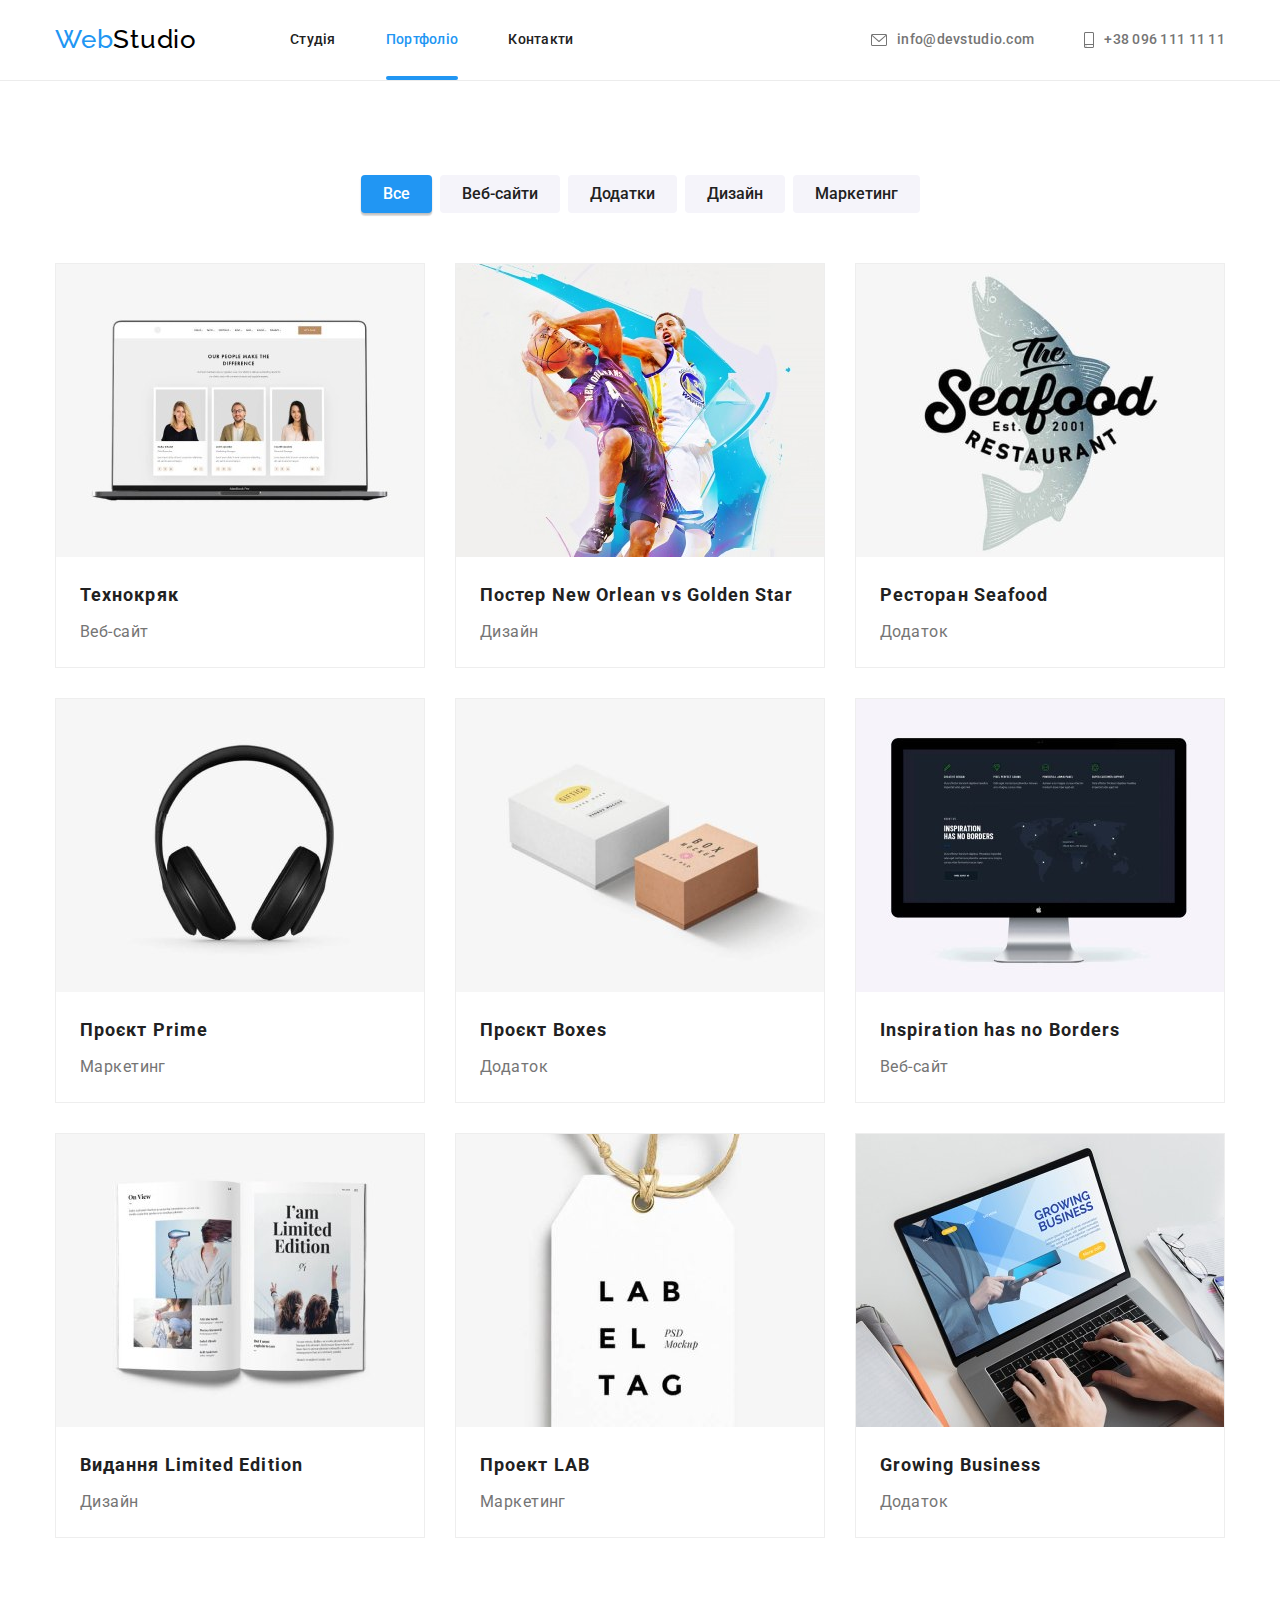
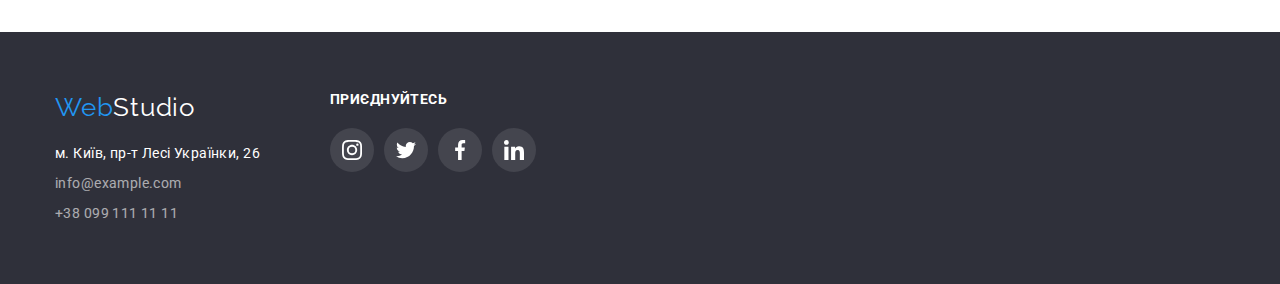
==== portfolio.html @ 26569d28 "Copy files from 5 module" ====
<!DOCTYPE html>
<html lang="uk">

<head>
    <meta charset="UTF-8">
    <meta http-equiv="X-UA-Compatible" content="IE=edge">
    <meta name="viewport" content="width=device-width, initial-scale=1.0">
    <title>Portfolio</title>
    <link rel="preconnect" href="https://fonts.googleapis.com">
    <link rel="preconnect" href="https://fonts.gstatic.com" crossorigin>
    <link href="https://fonts.googleapis.com/css2?family=Raleway:wght@700&family=Roboto:wght@400;500;700;900&display=swap" rel="stylesheet">
    <link rel="stylesheet" href="https://cdnjs.cloudflare.com/ajax/libs/modern-normalize/1.1.0/modern-normalize.min.css">
    <link rel="stylesheet" href="./css/styles.css">
</head>

<body>

    <header>
    
        <div class="container">
            <!-- Navigation -->
            <nav class="main-nav">
                <a href="./index.html" lang="en" class="logo"><span>Web</span>Studio</a>
                <ul class="list site-nav">
                    <li><a href="./index.html" class="link">Студія</a></li>
                    <li><a href="./portfolio.html" class="link current">Портфоліо</a></li>
                    <li><a href="" class="link">Контакти</a></li>
                </ul>
            </nav>
    
            <!-- Contacts -->
            <ul class="list contact-list">
                <li>
                    <a href="mailto:info@devstudio.com" lang="en" class="link contact">
                        <svg width="16px" height="12px" class="contact-icon">
                            <use href="./images/icons/icons.svg#icon-envelope"></use>
                        </svg>
                        info@devstudio.com
                    </a>
                </li>
                <li>
                    <a href="tel:+380961111111" class="link contact">
                        <svg width="10px" height="16px" class="contact-icon">
                            <use href="./images/icons/icons.svg#icon-smartphone"></use>
                        </svg>
                        +38 096 111 11 11
                    </a>
                </li>
            </ul>
        </div>
    
    </header>

    <main>
        <!-- Portfolio -->
        <section class="portfolio section">
        <div class="container">

                <h1 class="visually-hidden">Наші роботи</h1>
                <ul class="list button">
                    <li>
                        <button type="button" class="secondary-button current">Все</button>
                    </li>
                    <li>
                        <button type="button" class="secondary-button">Веб-сайти</button>
                    </li>
                    <li>
                        <button type="button" class="secondary-button">Додатки</button>
                    </li>
                    <li>
                        <button type="button" class="secondary-button">Дизайн</button>
                    </li>
                    <li>
                        <button type="button" class="secondary-button">Маркетинг</button>
                    </li>
                </ul>
                
                <ul class="list card-list">
                    <li class="card-item">
                        <div class="card-icon">
                            <img src="./images/portfolio/techno-kryak.jpg" alt="techno-kryak" width="370" class="card-img">
                            <div class="card-overlay">
                                <p class="overlay-desc">Ресурс пропонує комплексні пропозиції з різним рівнем функціоналу та сервісів. Все це дозволить відвідувачу отримати
                                вичерпні відомості про компанію чи приватну особу.</p>
                            </div>
                        </div>
                        <div class="card-info">
                            <h2 class="card-title">Технокряк</h2>
                            <p class="card-desc">Веб-сайт</p>
                        </div>
                    </li>
                    <li class="card-item">
                        <div class="card-icon">
                            <img src="./images/portfolio/poster-no-vs-gs.jpg" alt="poster-no-vs-gs" width="370" class="card-img">
                            <div class="card-overlay">
                                <p class="overlay-desc">Ресурс пропонує комплексні пропозиції з різним рівнем функціоналу та сервісів. Все це
                                    дозволить відвідувачу отримати
                                    вичерпні відомості про компанію чи приватну особу.</p>
                            </div>
                        </div>
                        <div class="card-info">
                            <h2 class="card-title">Постер New Orlean vs Golden Star</h2>
                            <p class="card-desc">Дизайн</p>
                        </div>
                    </li>
                    <li class="card-item">
                        <div class="card-icon">
                            <img src="./images/portfolio/restaurant-seafood.jpg" alt="restaurant-seafood" width="370" class="card-img">
                            <div class="card-overlay">
                                <p class="overlay-desc">Ресурс пропонує комплексні пропозиції з різним рівнем функціоналу та сервісів. Все це
                                    дозволить відвідувачу отримати
                                    вичерпні відомості про компанію чи приватну особу.</p>
                            </div>
                        </div>
                        <div class="card-info">
                            <h2 class="card-title">Ресторан Seafood</h2>
                            <p class="card-desc">Додаток</p>
                        </div>
                    </li>
                    <li class="card-item">
                        <div class="card-icon">
                            <img src="./images/portfolio/project-prime.jpg" alt="project-prime" width="370" class="card-img">
                            <div class="card-overlay">
                                <p class="overlay-desc">Ресурс пропонує комплексні пропозиції з різним рівнем функціоналу та сервісів. Все це
                                    дозволить відвідувачу отримати
                                    вичерпні відомості про компанію чи приватну особу.</p>
                            </div>
                        </div>
                        <div class="card-info">
                            <h2 class="card-title">Проєкт Prime</h2>
                            <p class="card-desc">Маркетинг</p>
                        </div>
                    </li>
                    <li class="card-item">
                        <div class="card-icon">
                            <img src="./images/portfolio/project-boxes.jpg" alt="project-boxes" width="370" class="card-img">
                            <div class="card-overlay">
                                <p class="overlay-desc">Ресурс пропонує комплексні пропозиції з різним рівнем функціоналу та сервісів. Все це
                                    дозволить відвідувачу отримати
                                    вичерпні відомості про компанію чи приватну особу.</p>
                            </div>
                        </div>
                        <div class="card-info">
                            <h2 class="card-title">Проєкт Boxes</h2>
                            <p class="card-desc">Додаток</p>
                        </div>
                    </li>
                    <li class="card-item">
                        <div class="card-icon">
                            <img src="./images/portfolio/inspirarion-no-borders.jpg" alt="inspirarion-has-no-borders" width="370" class="card-img">
                            <div class="card-overlay">
                                <p class="overlay-desc">Ресурс пропонує комплексні пропозиції з різним рівнем функціоналу та сервісів. Все це
                                    дозволить відвідувачу отримати
                                    вичерпні відомості про компанію чи приватну особу.</p>
                            </div>
                        </div>
                        <div class="card-info">
                            <h2 class="card-title">Inspiration has no Borders</h2>
                            <p class="card-desc">Веб-сайт</p>
                        </div>
                    </li>
                    <li class="card-item">
                        <div class="card-icon">
                            <img src="./images/portfolio/limited-edition.jpg" alt="limited-edition" width="370" class="card-img">
                            <div class="card-overlay">
                                <p class="overlay-desc">Ресурс пропонує комплексні пропозиції з різним рівнем функціоналу та сервісів. Все це
                                    дозволить відвідувачу отримати
                                    вичерпні відомості про компанію чи приватну особу.</p>
                            </div>
                        </div>
                        <div class="card-info">
                            <h2 class="card-title">Видання Limited Edition</h2>
                            <p class="card-desc">Дизайн</p>
                        </div>
                    </li>
                    <li class="card-item">
                        <div class="card-icon">
                            <img src="./images/portfolio/project-lab.jpg" alt="project-lab" width="370" class="card-img">
                            <div class="card-overlay">
                                <p class="overlay-desc">Ресурс пропонує комплексні пропозиції з різним рівнем функціоналу та сервісів. Все це
                                    дозволить відвідувачу отримати
                                    вичерпні відомості про компанію чи приватну особу.</p>
                            </div>
                        </div>
                        <div class="card-info">
                            <h2 class="card-title">Проект LAB</h2>
                            <p class="card-desc">Маркетинг</p>
                        </div>
                    </li>
                    <li class="card-item">
                        <div class="card-icon">
                            <img src="./images/portfolio/growing-business.jpg" alt="growing-business" width="370" class="card-img">
                            <div class="card-overlay">
                                <p class="overlay-desc">Ресурс пропонує комплексні пропозиції з різним рівнем функціоналу та сервісів. Все це
                                    дозволить відвідувачу отримати
                                    вичерпні відомості про компанію чи приватну особу.</p>
                            </div>
                        </div>
                        <div class="card-info">
                            <h2 class="card-title">Growing Business</h2>
                            <p class="card-desc">Додаток</p>
                        </div>
                    </li>
                </ul>

        </div>
        </section>

    </main>

    <footer class="footer">
    
        <div class="container">
            <!-- Logo and address -->
            <div class="address-section">
                <!-- Address -->
                <a href="./index.html" lang="en" class="link logo"><span>Web</span>Studio</a>
    
                <address>
                    <ul class="list">
                        <li class="address-item"><a href="" class="link">м. Київ, пр-т Лесі Українки, 26</a></li>
                        <li class="address-item"><a href="mailto:info@example.com" class="link contact">info@example.com</a>
                        </li>
                        <li class="address-item"><a href="tel:+380991111111" class="link contact">+38 099 111 11 11</a></li>
                    </ul>
                </address>
            </div>
    
            <!-- Social links -->
            <div class="social-section">
                <h3 class="social-title">Приєднуйтесь</h3>
                <ul class="list social-list">
                    <li class="list-item social-item">
                        <a href="" class="link social-link">
                            <svg class="social-icon">
                                <use href="./images/icons/icons.svg#icon-instagram"></use>
                            </svg>
                        </a>
                    </li>
                    <li class="list-item social-item">
                        <a href="" class="link social-link">
                            <svg class="social-icon">
                                <use href="./images/icons/icons.svg#icon-twitter"></use>
                            </svg>
                        </a>
                    </li>
                    <li class="list-item social-item">
                        <a href="" class="link social-link">
                            <svg class="social-icon">
                                <use href="./images/icons/icons.svg#icon-facebook"></use>
                            </svg>
                        </a>
                    </li>
                    <li class="list-item social-item">
                        <a href="" class="link social-link">
                            <svg class="social-icon">
                                <use href="./images/icons/icons.svg#icon-linkedin"></use>
                            </svg>
                        </a>
                    </li>
                </ul>
            </div>
        </div>
    </footer>

</body>

</html>
---- css/styles.css ----
/* TEXT COLOR */
/* main color for text: #757575; */
/* main color for text in header: #212121; */
/* secondary color for text: #FFFFFF; */
/* color accent: #2196F3 */
/* Color for logo: #000000 */


/* BACKGROUND COLOR */
/* main background color: #FFFFFF; */
/* secondary background color: #2F303A */
/* another background color: #F5F4FA */


/* ELEMENTS COLOR */
/* Color for icons: #AFB1B8 */


/* common selectors */
:root {
    --primary-text-color: #757575;
    --title-text-color: #212121;
    --accent-color: #2196F3;
    --primary-white-color: #FFFFFF;
    --secondary-white-color: #F5F4FA;
    --secondary-background-color: #2F303A;
    --primary-icon-color: #AFB1B8;


    --time-function: cubic-bezier(0.4, 0, 0.2, 1);
}

body {
    background-color: var(--primary-white-color);
    color: var(--primary-text-color);
    font-family: 'Roboto', sans-serif;
    letter-spacing: 0.03em;
    font-size: 14px;
}

html {
    box-sizing: border-box;
}

*,
*::after,
*::before {
    box-sizing: inherit;
}


.list {
    list-style: none;
    margin: 0;
    padding: 0;
}

.link {
    text-decoration: none;
}

.link.current {
    color: var(--accent-color);
}

.link.current::after {
    position: absolute;

    content: '';
    width: 100%;
    height: 4px;
    transform: scaleX(1);

    left: 0px;
    bottom: 0px;
    border-radius: 2px;
    background-color: var(--accent-color);
}

.visually-hidden {
    position: absolute;
    width: 1px;
    height: 1px;
    margin: -1px;
    border: 0;
    padding: 0;
    white-space: nowrap;
    clip-path: inset(100%);
    clip: rect(0 0 0 0);
    overflow: hidden;
}

button {
    cursor: pointer;
}

.container {
    margin: 0 auto;
    width: 1200px;
    padding: 0 15px;
}

h1, h2, h3, h4, h5, h6 {
    margin: 0px;
}

p {
    margin: 0px;
}

.section {
    padding-top: 94px;
    padding-bottom: 94px;
}

/* HEADER */
header {
    font-weight: 500;
    line-height: 1.14;
    letter-spacing: 0.02em;
    border-bottom: 1px solid #ECECEC;
}

header .container {
    display: flex;
    align-items: center;
}

.main-nav {
    display: flex;
    align-items: center;
}

/* logo */
nav .logo {
    margin-right: 93px;

    text-decoration: none;
    color: #000000;
}

.logo span {
    color: var(--accent-color);
}

.logo {
    font-family: 'Raleway', sans-serif;
    font-size: 26px;
    line-height: 1.2;
    letter-spacing: 0.03em;
}

.site-nav {
    display: flex;
}

.site-nav li:not(:last-child) {
    margin-right: 50px;
}

/* links for pages */
nav .link {
    position: relative;

    display: block;
    padding-top: 32px;
    padding-bottom: 32px;

    color: var(--title-text-color);

    transition: color 250ms var(--time-function);
}

nav .link:hover,
nav .link:focus {
    color: var(--accent-color);
}

nav .link::after,
nav .link::after {
    position: absolute;

    content: '';
    width: 100%;
    height: 4px;
    right: 0px;
    bottom: 0px;

    border-radius: 2px;
    background-color: var(--accent-color);

    transform: scaleX(0);
    transition: transform 250ms var(--time-function),
    width 250ms var(--time-function);
}

nav .link:hover::after,
nav .link:focus::after {
    transform: scaleX(1);
}

/* Contacts */
.contact-list {
    display: flex;
    margin-left: auto;
}

.contact-list .link {
    padding-top: 32px;
    padding-bottom: 32px; 
}

.contact-list li:not(:last-child) {
    margin-right: 50px;
}

.contact {
    display: flex;
    align-items: center;
    color: var(--primary-text-color);

    transition: color 250ms var(--time-function);
}

.contact-icon {
    display: block;
    margin-right: 10px;
    fill: currentColor;
}

.contact:hover,
.contact:focus {
    color: var(--accent-color);
}

/* MAIN */
/* Order a service */
.order {
    
    background-image: linear-gradient( 
    to right,    
    rgba(47, 48, 58, 0.4),
    rgba(47, 48, 58, 0.4)),
    url(../images/background/group-people.jpg);
    background-repeat: no-repeat;
    max-width: 1600px;
    height: 600px;
    background-position: center;
    margin-right: auto;
    margin-left: auto;

    background-color: var(--secondary-background-color);
    padding-top: 200px;
    padding-bottom: 200px;
    text-align: center;
}

.order-title {
    margin-right: auto;
    margin-left: auto;
    margin-bottom:30px;
    width: 696px;
    

    color: var(--primary-white-color);
    font-weight: 900;
    font-size: 44px;
    line-height: 1.36;
    text-align: center;
    letter-spacing: 0.06em;
    text-transform: uppercase;
}

.primary-button {
    padding: 10px 32px;
    box-shadow: 0px 4px 4px rgba(0, 0, 0, 0.15);
    border-radius: 4px;
    min-width: 216px;
    min-height: 50px;

    color: var(--primary-white-color);
    background-color: var(--accent-color);
    border: 0px;
    font-family: inherit;
    font-weight: 700;
    font-size: 16px;
    line-height: 1.88;
    text-align: center;
    letter-spacing: 0.06em;
}

.backdrop {
    position: fixed;
    top: 0;
    left: 0;
    width: 100%;
    height: 100%;
    background-color: rgba(0, 0, 0, 0.2);
    z-index: 99;
    opacity: 1;
    transition: opacity 250ms var(--time-function);
}

.backdrop.is-hidden {
    opacity: 0;
    pointer-events: none;
}

.backdrop.is-hidden .modal {
    transform: translate(-50%, -50%) scale(0.3);
}

.modal {
    position: absolute;
    top: 50%;
    left: 50%;
    transform: translate(-50%, -50%) scale(1);
    transition: transform 250ms var(--time-function);

    min-width: 528px;
    min-height: 581px;
    background-color: var(--primary-white-color);
    box-shadow: 0px 1px 3px rgba(0, 0, 0, 0.12), 0px 1px 1px rgba(0, 0, 0, 0.14), 0px 2px 1px rgba(0, 0, 0, 0.2);
    border-radius: 4px;
}



.modal-btn {
    position: absolute;
    width: 30px;
    height: 30px;
    right: 8px;
    top: 8px;
    
    background: var(--primary-white-color);
    border: 1px solid rgba(0, 0, 0, 0.1);
    border-radius: 50%;
}

/* Our adventages */
.adventage {
    padding-top: 94px;
    padding-bottom: 0px;
}

.adventage-list {
    display: flex;
}

.adventage-list li:not(:last-child) {
    margin-right: 30px;
}

.adventage-title {
    margin-bottom: 10px;

    color: var(--title-text-color);
    font-size: 14px;
    line-height: 1.14;
    text-transform: uppercase;
}

.adventage-desc {
    width: 270px;
    line-height: 1.71;
}

.adventage-icon {
    display: flex;
    justify-content: center;
    align-items: center;
    height: 120px;
    background-color: var(--secondary-white-color);
    border-radius: 4px;
    margin-bottom: 30px;
}


/* What we are doing */
.work img {
    display: block;
}

.work-list {
    display: flex;
}

.work-item {
    position: relative;
}

.work-item:not(:last-child) {
    margin-right: 30px;
}

.work-desc {
    position: absolute;
    width: 100%;
    height: 70px;
    left: 0px;
    bottom: 0px;
    padding: 27px;
    background-color: rgba(47, 48, 58, 0.8);
}

.work-title {
        font-size: 14px;
        line-height: 1.14;
        text-align: center;
        text-transform: uppercase;
        color: var(--primary-white-color);
}


.section-title {
    margin-bottom: 50px;

    color: var(--title-text-color);
    font-size: 36px;
    line-height: 1.17;
    text-align: center;
}

/* Our team */
.team {
    background-color: var(--secondary-white-color);
}

.team-list {
    display: flex;
}

.team-list .list-item:not(:last-child) {
    margin-right: 30px;
}

.team .list-item {
    width: 270px;
    text-align: center;

    background: var(--primary-white-color);
    box-shadow: 0px 1px 3px rgba(0, 0, 0, 0.12), 0px 1px 1px rgba(0, 0, 0, 0.14), 0px 2px 1px rgba(0, 0, 0, 0.2);
    border-radius: 0px 0px 4px 4px;
}

.hero-img {
    display: block;
}

.team-info {
    padding-top: 30px;
    padding-bottom: 30px;
}

.hero-title {
    margin-bottom: 10px;

    color: var(--title-text-color);
    font-weight: 500;
    font-size: 16px;
    line-height: 1.2;
}

.hero-desc {
    margin-bottom: 16px;
    font-size: 16px;
    line-height: 1.2;
}

.social-list {
    display: flex;
    justify-content: center;
}

.social-item:not(:last-child) {
    margin-right: 10px;
}

.social-link {
    display: flex;
    justify-content: center;
    align-items: center;
    width: 44px;
    height: 44px;
    border-radius: 50%;
    color: var(--primary-icon-color);

    transition: background-color 250ms var(--time-function),
    color 250ms var(--time-function);
}

.social-link:hover,
.social-link:focus {
    background-color: var(--accent-color);
    color: var(--primary-white-color);
}

.social-icon {
    width: 20px;
    height: 20px;
    fill: currentColor;
}

/* Our clients */
.client-list {
    display: flex;
    justify-content: center;
}

.client-item:not(:last-child) {
    margin-right: 30px;
}

.client-link {
    display: flex;
    justify-content: center;
    align-items: center;
    width: 170px;
    height: 92px;
    color: var(--primary-icon-color);
    border: 1px solid var(--primary-icon-color);
    border-radius: 4px;

    transition: color 250ms var(--time-function),
    border 250ms var(--time-function);
}

.client-link:hover,
.client-link:focus {
    color: var(--accent-color);
    border: 1px solid var(--accent-color);
}

.client-icon {
    width: 106px;
    fill: currentColor;
}


/* FOOTER */
/* address */
.footer {
    padding-top: 60px;
    padding-bottom: 60px;
    background-color: var(--secondary-background-color);
}
.link.logo {
    display: inline-block;
    margin-bottom: 20px;
}

footer .link {
    color: var(--primary-white-color);
}

address .link {
    font-style: normal;
    line-height: 1.5;
}

address .contact {
    opacity: 0.6;
}


.address-item:not(:last-child){
    margin-bottom: 9px;
}

.footer .container {
    display: flex;
}

.address-section {
    margin-right: 70px;
}

.social-title {
    margin-bottom: 20px;

    font-size: 14px;
    line-height: 1.14;
    text-transform: uppercase;
    color: var(--primary-white-color);
}

.social-section .social-link {
    background: rgba(255, 255, 255, 0.1);

    transition: background-color 250ms var(--time-function);
}

.social-section .social-link:hover,
.social-section .social-link:focus {
    background-color: var(--accent-color);
}



/* PORTFOLIO PAGE */


/* buttons */
.list.button {
    display: flex;
    justify-content: center;
    margin-bottom: 50px;
}

.list.button li:not(:last-child) {
    margin-right: 8px;
}

.secondary-button {
    padding: 6px 22px;
    border-radius: 4px;

    color: var(--title-text-color);
    background-color: var(--secondary-white-color);
    border: 0px;

    font-family: inherit;
    font-weight: 500;
    font-size: 16px;
    line-height: 1.62;
    text-align: center;

    transition: background-color 250ms var(--time-function),
    box-shadow 250ms var(--time-function), 
    color 250ms var(--time-function);
}

.secondary-button:hover,
.secondary-button:focus {
    color: var(--primary-white-color);
    background-color: var(--accent-color);
    box-shadow: 0px 3px 1px rgba(0, 0, 0, 0.1), 0px 1px 2px rgba(0, 0, 0, 0.08), 0px 2px 2px rgba(0, 0, 0, 0.12);
}

.secondary-button.current {
    color: var(--primary-white-color);
    background-color: var(--accent-color);
    box-shadow: 0px 3px 1px rgba(0, 0, 0, 0.1), 0px 1px 2px rgba(0, 0, 0, 0.08), 0px 2px 2px rgba(0, 0, 0, 0.12);
}

/* Cards */
.card-list {
    display: flex;
    flex-wrap: wrap;
    margin: -15px;
}
.card-item {
    width: 370px;
    margin: 15px;

    background: var(--primary-white-color);
    border: 1px solid #EEEEEE;

    transition: box-shadow 250ms var(--time-function);
}

.card-item:hover,
.card-item:focus {
    box-shadow: 0px 1px 1px rgba(0, 0, 0, 0.12), 0px 4px 4px rgba(0, 0, 0, 0.06), 1px 4px 6px rgba(0, 0, 0, 0.16);
}


.card-icon {
    position: relative;
    overflow: hidden;
}

.card-img {
    display: block;
    margin: -1px 0 0 -1px;
}

.card-overlay {
    position: absolute;

    
    top: 0;
    left: 0px;
    width: 100%;
    height: 100%;

    padding: 63px 24px;
    background-color: rgba(33, 150, 243, 0.9);

    transform: translateY(100%);
    transition: transform 250ms var(--time-function);
}

.card-icon:hover .card-overlay,
.card-icon:focus .card-overlay{
    transform: translateY(0);
}

.overlay-desc {
    font-weight: 400;
    font-size: 18px;
    line-height: 1.56;
    
    color: var(--primary-white-color);
}

.card-info {
    padding: 20px 24px;
}

.card-title {
    margin-bottom: 4px;
    color: var(--title-text-color);
    font-size: 18px;
    line-height: 2;
    letter-spacing: 0.06em;
}

.card-desc {
    max-width: 322px;
    
    font-size: 16px;
    line-height: 1.88;
}
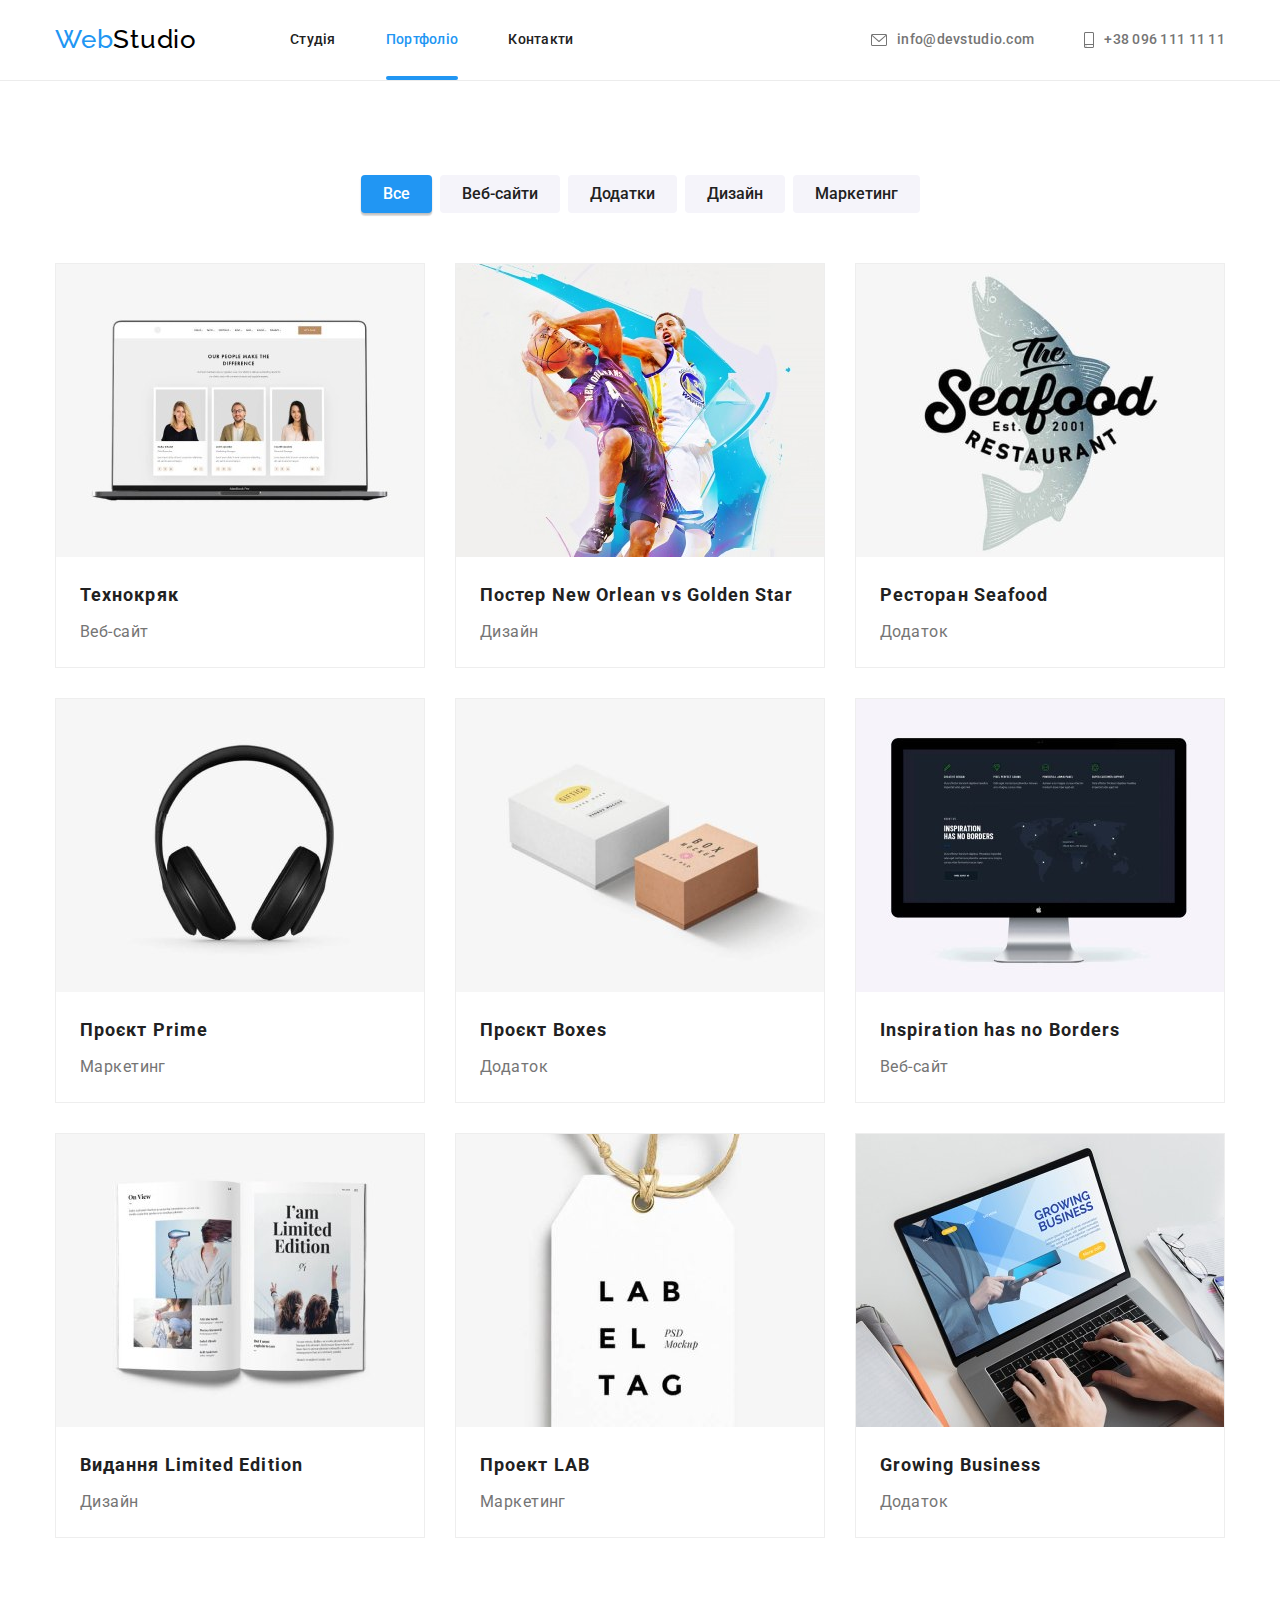
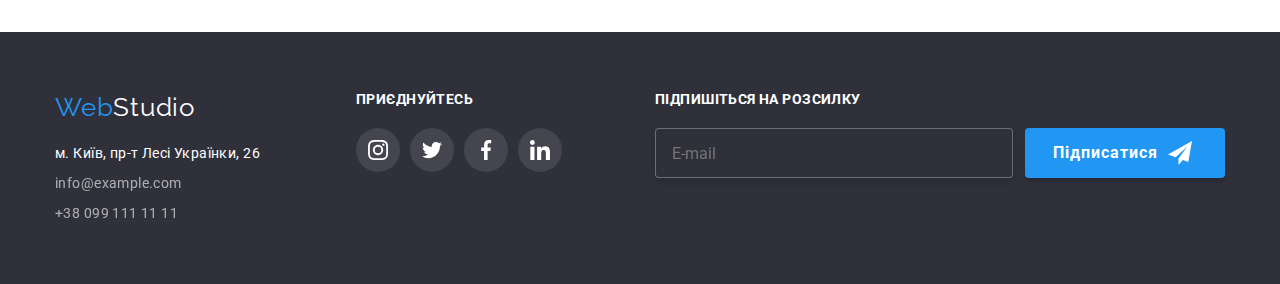
==== commit b9f647b1: "Footer with subscribe" ====
--- a/portfolio.html
+++ b/portfolio.html
@@ -228,7 +228,7 @@
     
             <!-- Social links -->
             <div class="social-section">
-                <h3 class="social-title">Приєднуйтесь</h3>
+                <h3 class="footer-title">Приєднуйтесь</h3>
                 <ul class="list social-list">
                     <li class="list-item social-item">
                         <a href="" class="link social-link">
@@ -259,6 +259,22 @@
                         </a>
                     </li>
                 </ul>
+            </div>
+    
+            <!-- Subscribe to the newsletter  -->
+            <div class="subscribe">
+                <label>
+                    <h3 class="footer-title">Підпишіться на розсилку</h3>
+                    <div class="form-subscribe">
+                        <input class="mail-subscribe" type="email" name="email" placeholder="E-mail">
+                        <button class="primary-button button-subscribe" type="submit">
+                            <span>Підписатися</span>
+                            <svg width="24px" height="24px">
+                                <use href="./images/icons/icons.svg#icon-send"></use>
+                            </svg>
+                        </button>
+                    </div>
+                </label>
             </div>
         </div>
     </footer>
--- a/css/styles.css
+++ b/css/styles.css
@@ -574,10 +574,16 @@
 }
 
 .address-section {
+    width: 231px;
     margin-right: 70px;
 }
 
-.social-title {
+/* social links */
+.social-section {
+    margin-right: 93px;
+}
+
+.footer-title {
     margin-bottom: 20px;
 
     font-size: 14px;
@@ -597,6 +603,43 @@
     background-color: var(--accent-color);
 }
 
+/* subscribe to the newsletter */
+.form-subscribe{
+display: flex;
+}
+
+.mail-subscribe {
+    
+    width: 358px;
+    height: 50px;
+    margin-right: 12px;
+    padding: 15px 16px;
+
+    font-size: 16px;
+    line-height: 1.25;
+    color: rgba(255, 255, 255, 0.6);
+    background-color: var(--secondary-background-color);
+    border: 1px solid rgba(255, 255, 255, 0.3);
+    filter: drop-shadow(0px 4px 4px rgba(0, 0, 0, 0.15));
+    border-radius: 4px;
+}
+
+.mail-subscribe::placeholder {
+   position: absolute;
+}
+
+.button-subscribe {
+    min-width: 200px;
+    height: 50px;
+    padding: 10px 28px;
+    display: flex;
+    align-items: center;
+}
+
+
+.button-subscribe span {
+    margin-right: 10px;
+}
 
 
 /* PORTFOLIO PAGE */
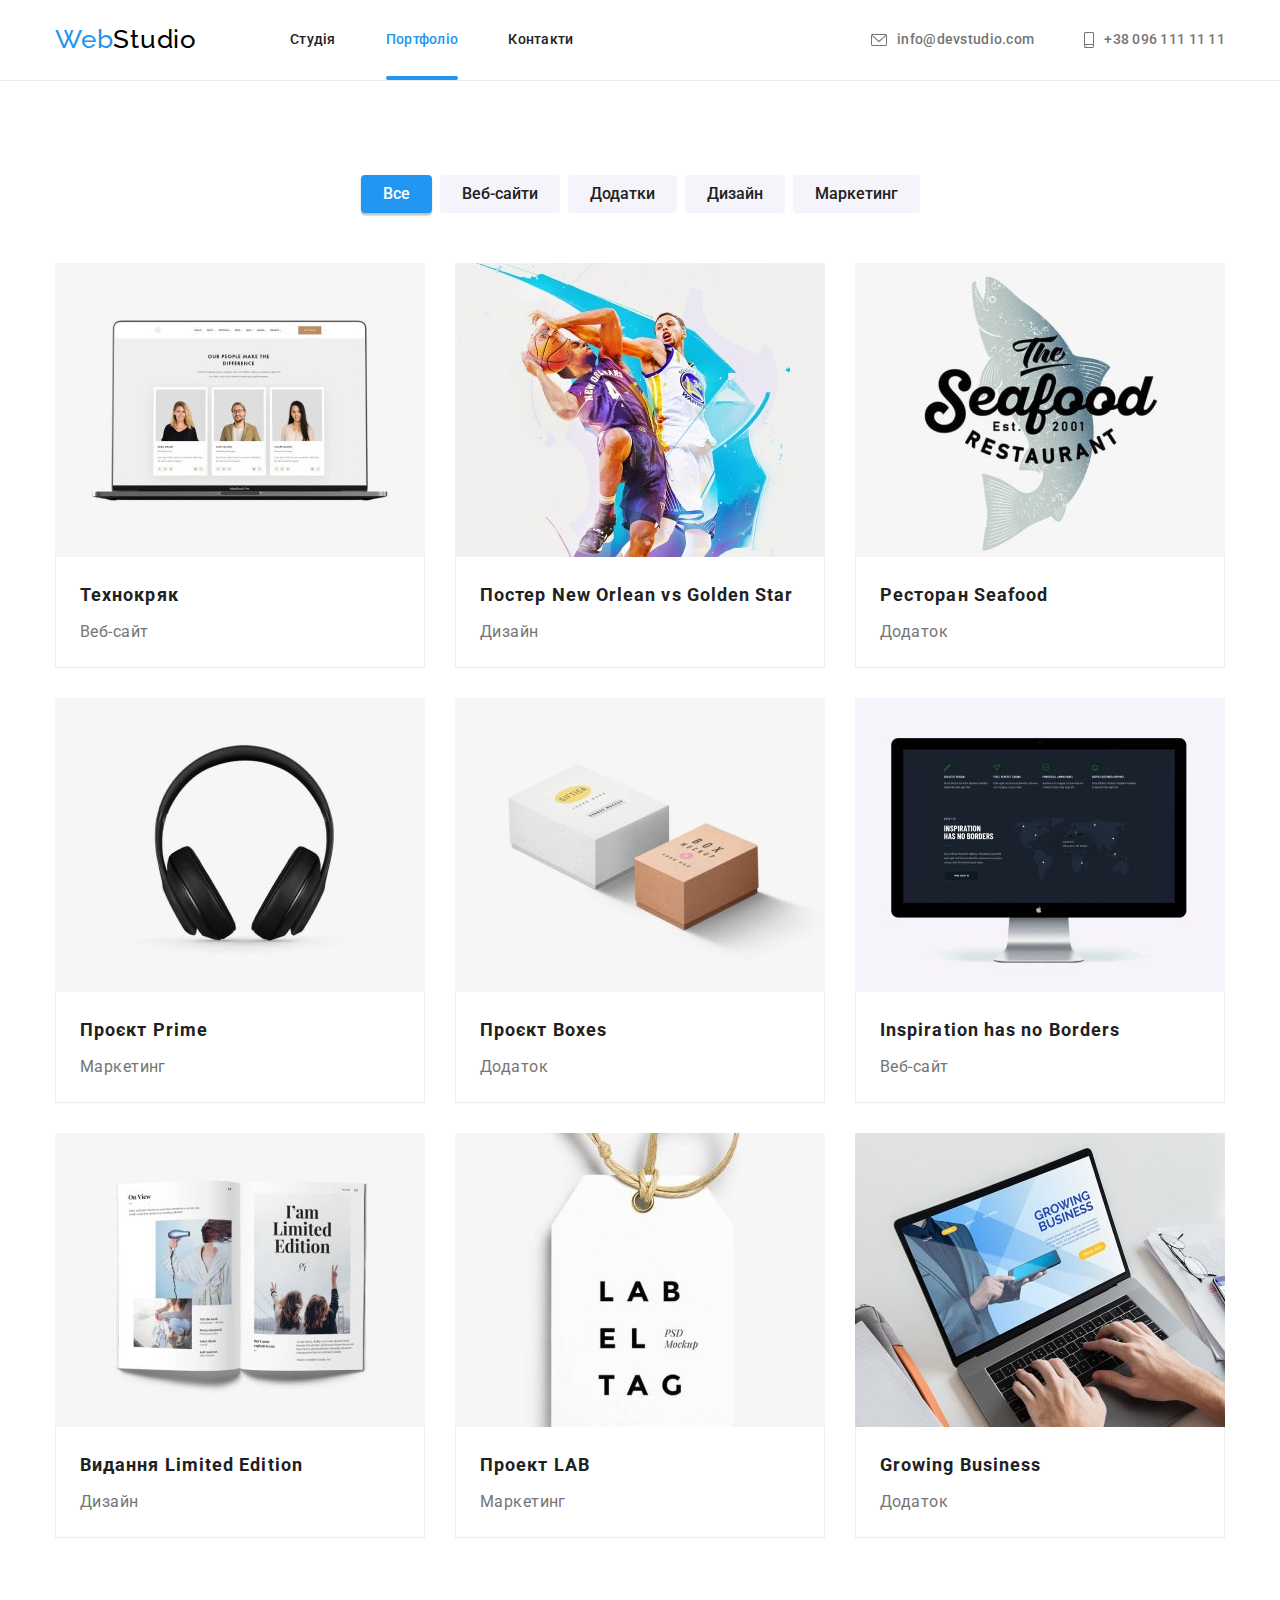
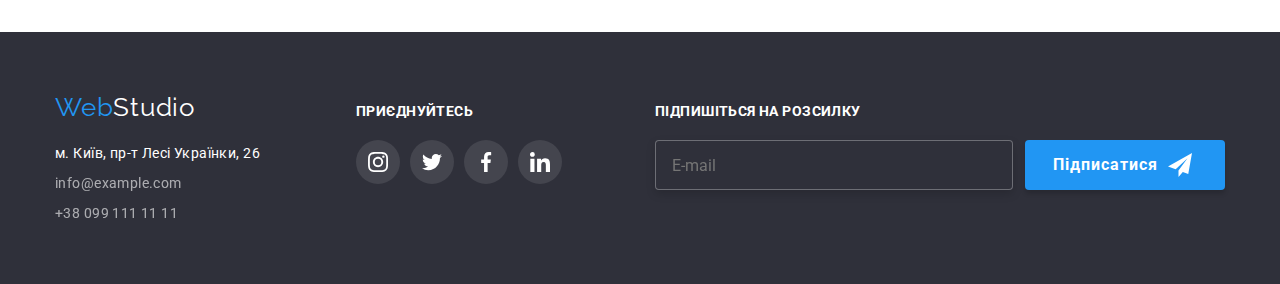
==== commit 7c616c59: "Changes after 4 HW" ====
--- a/portfolio.html
+++ b/portfolio.html
@@ -1,284 +1,401 @@
 <!DOCTYPE html>
 <html lang="uk">
-
-<head>
-    <meta charset="UTF-8">
-    <meta http-equiv="X-UA-Compatible" content="IE=edge">
-    <meta name="viewport" content="width=device-width, initial-scale=1.0">
+  <head>
+    <meta charset="UTF-8" />
+    <meta http-equiv="X-UA-Compatible" content="IE=edge" />
+    <meta name="viewport" content="width=device-width, initial-scale=1.0" />
     <title>Portfolio</title>
-    <link rel="preconnect" href="https://fonts.googleapis.com">
-    <link rel="preconnect" href="https://fonts.gstatic.com" crossorigin>
-    <link href="https://fonts.googleapis.com/css2?family=Raleway:wght@700&family=Roboto:wght@400;500;700;900&display=swap" rel="stylesheet">
-    <link rel="stylesheet" href="https://cdnjs.cloudflare.com/ajax/libs/modern-normalize/1.1.0/modern-normalize.min.css">
-    <link rel="stylesheet" href="./css/styles.css">
-</head>
-
-<body>
-
+    <link rel="preconnect" href="https://fonts.googleapis.com" />
+    <link rel="preconnect" href="https://fonts.gstatic.com" crossorigin />
+    <link
+      href="https://fonts.googleapis.com/css2?family=Raleway:wght@700&family=Roboto:wght@400;500;700;900&display=swap"
+      rel="stylesheet"
+    />
+    <link
+      rel="stylesheet"
+      href="https://cdnjs.cloudflare.com/ajax/libs/modern-normalize/1.1.0/modern-normalize.min.css"
+    />
+    <link rel="stylesheet" href="./css/styles.css" />
+  </head>
+
+  <body>
     <header>
-    
+      <div class="container">
+        <!-- Navigation -->
+        <nav class="main-nav">
+          <a href="./index.html" lang="en" class="logo"><span>Web</span>Studio</a>
+          <ul class="list site-nav">
+            <li><a href="./index.html" class="link">Студія</a></li>
+            <li><a href="./portfolio.html" class="link current">Портфоліо</a></li>
+            <li><a href="" class="link">Контакти</a></li>
+          </ul>
+        </nav>
+
+        <!-- Contacts -->
+        <ul class="list contact-list">
+          <li>
+            <a href="mailto:info@devstudio.com" lang="en" class="link contact">
+              <svg width="16px" height="12px" class="contact-icon">
+                <use href="./images/icons/icons.svg#icon-envelope"></use>
+              </svg>
+              info@devstudio.com
+            </a>
+          </li>
+          <li>
+            <a href="tel:+380961111111" class="link contact">
+              <svg width="10px" height="16px" class="contact-icon">
+                <use href="./images/icons/icons.svg#icon-smartphone"></use>
+              </svg>
+              +38 096 111 11 11
+            </a>
+          </li>
+        </ul>
+      </div>
+    </header>
+
+    <main>
+      <!-- Portfolio -->
+      <section class="portfolio section">
         <div class="container">
-            <!-- Navigation -->
-            <nav class="main-nav">
-                <a href="./index.html" lang="en" class="logo"><span>Web</span>Studio</a>
-                <ul class="list site-nav">
-                    <li><a href="./index.html" class="link">Студія</a></li>
-                    <li><a href="./portfolio.html" class="link current">Портфоліо</a></li>
-                    <li><a href="" class="link">Контакти</a></li>
-                </ul>
-            </nav>
-    
-            <!-- Contacts -->
-            <ul class="list contact-list">
-                <li>
-                    <a href="mailto:info@devstudio.com" lang="en" class="link contact">
-                        <svg width="16px" height="12px" class="contact-icon">
-                            <use href="./images/icons/icons.svg#icon-envelope"></use>
-                        </svg>
-                        info@devstudio.com
-                    </a>
-                </li>
-                <li>
-                    <a href="tel:+380961111111" class="link contact">
-                        <svg width="10px" height="16px" class="contact-icon">
-                            <use href="./images/icons/icons.svg#icon-smartphone"></use>
-                        </svg>
-                        +38 096 111 11 11
-                    </a>
-                </li>
+          <h1 class="visually-hidden">Наші роботи</h1>
+          <ul class="list button">
+            <li>
+              <button type="button" class="secondary-button current">Все</button>
+            </li>
+            <li>
+              <button type="button" class="secondary-button">Веб-сайти</button>
+            </li>
+            <li>
+              <button type="button" class="secondary-button">Додатки</button>
+            </li>
+            <li>
+              <button type="button" class="secondary-button">Дизайн</button>
+            </li>
+            <li>
+              <button type="button" class="secondary-button">Маркетинг</button>
+            </li>
+          </ul>
+
+          <!-- Cards -->
+          <ul class="list card-list">
+            <li class="card-item">
+              <a href="" class="link card-link">
+                <div class="card-icon">
+                  <img
+                    src="./images/portfolio/techno-kryak.jpg"
+                    alt="techno-kryak"
+                    width="370"
+                    class="card-img"
+                  />
+                  <div class="card-overlay">
+                    <p class="overlay-desc"
+                      >Ресурс пропонує комплексні пропозиції з різним рівнем функціоналу та
+                      сервісів. Все це дозволить відвідувачу отримати вичерпні відомості про
+                      компанію чи приватну особу.</p
+                    >
+                  </div>
+                </div>
+                <div class="card-info">
+                  <h2 class="card-title">Технокряк</h2>
+                  <p class="card-desc">Веб-сайт</p>
+                </div>
+              </a>
+            </li>
+            <li class="card-item">
+              <a href="" class="link card-link">
+                <div class="card-icon">
+                  <img
+                    src="./images/portfolio/poster-no-vs-gs.jpg"
+                    alt="poster-no-vs-gs"
+                    width="370"
+                    class="card-img"
+                  />
+                  <div class="card-overlay">
+                    <p class="overlay-desc"
+                      >Ресурс пропонує комплексні пропозиції з різним рівнем функціоналу та
+                      сервісів. Все це дозволить відвідувачу отримати вичерпні відомості про
+                      компанію чи приватну особу.</p
+                    >
+                  </div>
+                </div>
+                <div class="card-info">
+                  <h2 class="card-title">Постер New Orlean vs Golden Star</h2>
+                  <p class="card-desc">Дизайн</p>
+                </div>
+              </a>
+            </li>
+            <li class="card-item">
+              <a href="" class="link card-link">
+                <div class="card-icon">
+                  <img
+                    src="./images/portfolio/restaurant-seafood.jpg"
+                    alt="restaurant-seafood"
+                    width="370"
+                    class="card-img"
+                  />
+                  <div class="card-overlay">
+                    <p class="overlay-desc"
+                      >Ресурс пропонує комплексні пропозиції з різним рівнем функціоналу та
+                      сервісів. Все це дозволить відвідувачу отримати вичерпні відомості про
+                      компанію чи приватну особу.</p
+                    >
+                  </div>
+                </div>
+                <div class="card-info">
+                  <h2 class="card-title">Ресторан Seafood</h2>
+                  <p class="card-desc">Додаток</p>
+                </div>
+              </a>
+            </li>
+            <li class="card-item">
+              <a href="" class="link card-link">
+                <div class="card-icon">
+                  <img
+                    src="./images/portfolio/project-prime.jpg"
+                    alt="project-prime"
+                    width="370"
+                    class="card-img"
+                  />
+                  <div class="card-overlay">
+                    <p class="overlay-desc"
+                      >Ресурс пропонує комплексні пропозиції з різним рівнем функціоналу та
+                      сервісів. Все це дозволить відвідувачу отримати вичерпні відомості про
+                      компанію чи приватну особу.</p
+                    >
+                  </div>
+                </div>
+                <div class="card-info">
+                  <h2 class="card-title">Проєкт Prime</h2>
+                  <p class="card-desc">Маркетинг</p>
+                </div>
+              </a>
+            </li>
+            <li class="card-item">
+              <a href="" class="link card-link">
+                <div class="card-icon">
+                  <img
+                    src="./images/portfolio/project-boxes.jpg"
+                    alt="project-boxes"
+                    width="370"
+                    class="card-img"
+                  />
+                  <div class="card-overlay">
+                    <p class="overlay-desc"
+                      >Ресурс пропонує комплексні пропозиції з різним рівнем функціоналу та
+                      сервісів. Все це дозволить відвідувачу отримати вичерпні відомості про
+                      компанію чи приватну особу.</p
+                    >
+                  </div>
+                </div>
+                <div class="card-info">
+                  <h2 class="card-title">Проєкт Boxes</h2>
+                  <p class="card-desc">Додаток</p>
+                </div>
+              </a>
+            </li>
+            <li class="card-item">
+              <a href="" class="link card-link">
+                <div class="card-icon">
+                  <img
+                    src="./images/portfolio/inspirarion-no-borders.jpg"
+                    alt="inspirarion-has-no-borders"
+                    width="370"
+                    class="card-img"
+                  />
+                  <div class="card-overlay">
+                    <p class="overlay-desc"
+                      >Ресурс пропонує комплексні пропозиції з різним рівнем функціоналу та
+                      сервісів. Все це дозволить відвідувачу отримати вичерпні відомості про
+                      компанію чи приватну особу.</p
+                    >
+                  </div>
+                </div>
+                <div class="card-info">
+                  <h2 class="card-title">Inspiration has no Borders</h2>
+                  <p class="card-desc">Веб-сайт</p>
+                </div>
+              </a>
+            </li>
+            <li class="card-item">
+              <a href="" class="link card-link">
+                <div class="card-icon">
+                  <img
+                    src="./images/portfolio/limited-edition.jpg"
+                    alt="limited-edition"
+                    width="370"
+                    class="card-img"
+                  />
+                  <div class="card-overlay">
+                    <p class="overlay-desc"
+                      >Ресурс пропонує комплексні пропозиції з різним рівнем функціоналу та
+                      сервісів. Все це дозволить відвідувачу отримати вичерпні відомості про
+                      компанію чи приватну особу.</p
+                    >
+                  </div>
+                </div>
+                <div class="card-info">
+                  <h2 class="card-title">Видання Limited Edition</h2>
+                  <p class="card-desc">Дизайн</p>
+                </div>
+              </a>
+            </li>
+            <li class="card-item">
+              <a href="" class="link card-link">
+                <div class="card-icon">
+                  <img
+                    src="./images/portfolio/project-lab.jpg"
+                    alt="project-lab"
+                    width="370"
+                    class="card-img"
+                  />
+                  <div class="card-overlay">
+                    <p class="overlay-desc"
+                      >Ресурс пропонує комплексні пропозиції з різним рівнем функціоналу та
+                      сервісів. Все це дозволить відвідувачу отримати вичерпні відомості про
+                      компанію чи приватну особу.</p
+                    >
+                  </div>
+                </div>
+                <div class="card-info">
+                  <h2 class="card-title">Проект LAB</h2>
+                  <p class="card-desc">Маркетинг</p>
+                </div>
+              </a>
+            </li>
+            <li class="card-item">
+              <a href="" class="link card-link">
+                <div class="card-icon">
+                  <img
+                    src="./images/portfolio/growing-business.jpg"
+                    alt="growing-business"
+                    width="370"
+                    class="card-img"
+                  />
+                  <div class="card-overlay">
+                    <p class="overlay-desc">
+                      Ресурс пропонує комплексні пропозиції з різним рівнем функціоналу та сервісів.
+                      Все це дозволить відвідувачу отримати вичерпні відомості про компанію чи
+                      приватну особу.
+                    </p>
+                  </div>
+                </div>
+                <div class="card-info">
+                  <h2 class="card-title">Growing Business</h2>
+                  <p class="card-desc">Додаток</p>
+                </div>
+              </a>
+            </li>
+          </ul>
+        </div>
+      </section>
+    </main>
+
+    <footer class="footer">
+      <div class="container">
+        <!-- Logo and address -->
+        <div class="address-section">
+          <!-- Address -->
+          <a href="./index.html" lang="en" class="link logo"><span>Web</span>Studio</a>
+
+          <address>
+            <ul class="list">
+              <li class="address-item">
+                <a href="" class="link" target="_blank" rel="nofollow noopener noreferrer">
+                  м. Київ, пр-т Лесі Українки, 26
+                </a>
+              </li>
+              <li class="address-item"
+                ><a
+                  href="mailto:info@example.com"
+                  class="link contact"
+                  target="_blank"
+                  rel="nofollow noopener noreferrer"
+                >
+                  info@example.com
+                </a>
+              </li>
+              <li class="address-item">
+                <a href="tel:+380991111111" class="link contact">+38 099 111 11 11</a>
+              </li>
             </ul>
+          </address>
         </div>
-    
-    </header>
-
-    <main>
-        <!-- Portfolio -->
-        <section class="portfolio section">
-        <div class="container">
-
-                <h1 class="visually-hidden">Наші роботи</h1>
-                <ul class="list button">
-                    <li>
-                        <button type="button" class="secondary-button current">Все</button>
-                    </li>
-                    <li>
-                        <button type="button" class="secondary-button">Веб-сайти</button>
-                    </li>
-                    <li>
-                        <button type="button" class="secondary-button">Додатки</button>
-                    </li>
-                    <li>
-                        <button type="button" class="secondary-button">Дизайн</button>
-                    </li>
-                    <li>
-                        <button type="button" class="secondary-button">Маркетинг</button>
-                    </li>
-                </ul>
-                
-                <ul class="list card-list">
-                    <li class="card-item">
-                        <div class="card-icon">
-                            <img src="./images/portfolio/techno-kryak.jpg" alt="techno-kryak" width="370" class="card-img">
-                            <div class="card-overlay">
-                                <p class="overlay-desc">Ресурс пропонує комплексні пропозиції з різним рівнем функціоналу та сервісів. Все це дозволить відвідувачу отримати
-                                вичерпні відомості про компанію чи приватну особу.</p>
-                            </div>
-                        </div>
-                        <div class="card-info">
-                            <h2 class="card-title">Технокряк</h2>
-                            <p class="card-desc">Веб-сайт</p>
-                        </div>
-                    </li>
-                    <li class="card-item">
-                        <div class="card-icon">
-                            <img src="./images/portfolio/poster-no-vs-gs.jpg" alt="poster-no-vs-gs" width="370" class="card-img">
-                            <div class="card-overlay">
-                                <p class="overlay-desc">Ресурс пропонує комплексні пропозиції з різним рівнем функціоналу та сервісів. Все це
-                                    дозволить відвідувачу отримати
-                                    вичерпні відомості про компанію чи приватну особу.</p>
-                            </div>
-                        </div>
-                        <div class="card-info">
-                            <h2 class="card-title">Постер New Orlean vs Golden Star</h2>
-                            <p class="card-desc">Дизайн</p>
-                        </div>
-                    </li>
-                    <li class="card-item">
-                        <div class="card-icon">
-                            <img src="./images/portfolio/restaurant-seafood.jpg" alt="restaurant-seafood" width="370" class="card-img">
-                            <div class="card-overlay">
-                                <p class="overlay-desc">Ресурс пропонує комплексні пропозиції з різним рівнем функціоналу та сервісів. Все це
-                                    дозволить відвідувачу отримати
-                                    вичерпні відомості про компанію чи приватну особу.</p>
-                            </div>
-                        </div>
-                        <div class="card-info">
-                            <h2 class="card-title">Ресторан Seafood</h2>
-                            <p class="card-desc">Додаток</p>
-                        </div>
-                    </li>
-                    <li class="card-item">
-                        <div class="card-icon">
-                            <img src="./images/portfolio/project-prime.jpg" alt="project-prime" width="370" class="card-img">
-                            <div class="card-overlay">
-                                <p class="overlay-desc">Ресурс пропонує комплексні пропозиції з різним рівнем функціоналу та сервісів. Все це
-                                    дозволить відвідувачу отримати
-                                    вичерпні відомості про компанію чи приватну особу.</p>
-                            </div>
-                        </div>
-                        <div class="card-info">
-                            <h2 class="card-title">Проєкт Prime</h2>
-                            <p class="card-desc">Маркетинг</p>
-                        </div>
-                    </li>
-                    <li class="card-item">
-                        <div class="card-icon">
-                            <img src="./images/portfolio/project-boxes.jpg" alt="project-boxes" width="370" class="card-img">
-                            <div class="card-overlay">
-                                <p class="overlay-desc">Ресурс пропонує комплексні пропозиції з різним рівнем функціоналу та сервісів. Все це
-                                    дозволить відвідувачу отримати
-                                    вичерпні відомості про компанію чи приватну особу.</p>
-                            </div>
-                        </div>
-                        <div class="card-info">
-                            <h2 class="card-title">Проєкт Boxes</h2>
-                            <p class="card-desc">Додаток</p>
-                        </div>
-                    </li>
-                    <li class="card-item">
-                        <div class="card-icon">
-                            <img src="./images/portfolio/inspirarion-no-borders.jpg" alt="inspirarion-has-no-borders" width="370" class="card-img">
-                            <div class="card-overlay">
-                                <p class="overlay-desc">Ресурс пропонує комплексні пропозиції з різним рівнем функціоналу та сервісів. Все це
-                                    дозволить відвідувачу отримати
-                                    вичерпні відомості про компанію чи приватну особу.</p>
-                            </div>
-                        </div>
-                        <div class="card-info">
-                            <h2 class="card-title">Inspiration has no Borders</h2>
-                            <p class="card-desc">Веб-сайт</p>
-                        </div>
-                    </li>
-                    <li class="card-item">
-                        <div class="card-icon">
-                            <img src="./images/portfolio/limited-edition.jpg" alt="limited-edition" width="370" class="card-img">
-                            <div class="card-overlay">
-                                <p class="overlay-desc">Ресурс пропонує комплексні пропозиції з різним рівнем функціоналу та сервісів. Все це
-                                    дозволить відвідувачу отримати
-                                    вичерпні відомості про компанію чи приватну особу.</p>
-                            </div>
-                        </div>
-                        <div class="card-info">
-                            <h2 class="card-title">Видання Limited Edition</h2>
-                            <p class="card-desc">Дизайн</p>
-                        </div>
-                    </li>
-                    <li class="card-item">
-                        <div class="card-icon">
-                            <img src="./images/portfolio/project-lab.jpg" alt="project-lab" width="370" class="card-img">
-                            <div class="card-overlay">
-                                <p class="overlay-desc">Ресурс пропонує комплексні пропозиції з різним рівнем функціоналу та сервісів. Все це
-                                    дозволить відвідувачу отримати
-                                    вичерпні відомості про компанію чи приватну особу.</p>
-                            </div>
-                        </div>
-                        <div class="card-info">
-                            <h2 class="card-title">Проект LAB</h2>
-                            <p class="card-desc">Маркетинг</p>
-                        </div>
-                    </li>
-                    <li class="card-item">
-                        <div class="card-icon">
-                            <img src="./images/portfolio/growing-business.jpg" alt="growing-business" width="370" class="card-img">
-                            <div class="card-overlay">
-                                <p class="overlay-desc">Ресурс пропонує комплексні пропозиції з різним рівнем функціоналу та сервісів. Все це
-                                    дозволить відвідувачу отримати
-                                    вичерпні відомості про компанію чи приватну особу.</p>
-                            </div>
-                        </div>
-                        <div class="card-info">
-                            <h2 class="card-title">Growing Business</h2>
-                            <p class="card-desc">Додаток</p>
-                        </div>
-                    </li>
-                </ul>
-
+
+        <!-- Social links -->
+        <div class="social-section">
+          <h3 class="footer-title">Приєднуйтесь</h3>
+          <ul class="list social-list">
+            <li class="list-item social-item">
+              <a
+                href=""
+                class="link social-link"
+                aria-label="instagram"
+                target="_blank"
+                rel="nofollow noopener noreferrer"
+              >
+                <svg class="social-icon">
+                  <use href="./images/icons/icons.svg#icon-instagram"></use>
+                </svg>
+              </a>
+            </li>
+            <li class="list-item social-item">
+              <a
+                href=""
+                class="link social-link"
+                aria-label="twitter"
+                target="_blank"
+                rel="nofollow noopener noreferrer"
+              >
+                <svg class="social-icon">
+                  <use href="./images/icons/icons.svg#icon-twitter"></use>
+                </svg>
+              </a>
+            </li>
+            <li class="list-item social-item">
+              <a
+                href=""
+                class="link social-link"
+                aria-label="facebook"
+                target="_blank"
+                rel="nofollow noopener noreferrer"
+              >
+                <svg class="social-icon">
+                  <use href="./images/icons/icons.svg#icon-facebook"></use>
+                </svg>
+              </a>
+            </li>
+            <li class="list-item social-item">
+              <a
+                href=""
+                class="link social-link"
+                aria-label="linkedin"
+                target="_blank"
+                rel="nofollow noopener noreferrer"
+              >
+                <svg class="social-icon">
+                  <use href="./images/icons/icons.svg#icon-linkedin"></use>
+                </svg>
+              </a>
+            </li>
+          </ul>
         </div>
-        </section>
-
-    </main>
-
-    <footer class="footer">
-    
-        <div class="container">
-            <!-- Logo and address -->
-            <div class="address-section">
-                <!-- Address -->
-                <a href="./index.html" lang="en" class="link logo"><span>Web</span>Studio</a>
-    
-                <address>
-                    <ul class="list">
-                        <li class="address-item"><a href="" class="link">м. Київ, пр-т Лесі Українки, 26</a></li>
-                        <li class="address-item"><a href="mailto:info@example.com" class="link contact">info@example.com</a>
-                        </li>
-                        <li class="address-item"><a href="tel:+380991111111" class="link contact">+38 099 111 11 11</a></li>
-                    </ul>
-                </address>
+
+        <!-- Subscribe to the newsletter  -->
+        <div class="subscribe">
+          <label>
+            <h3 class="footer-title">Підпишіться на розсилку</h3>
+            <div class="form-subscribe">
+              <input class="mail-subscribe" type="email" name="email" placeholder="E-mail" />
+              <button class="primary-button button-subscribe" type="submit">
+                <span>Підписатися</span>
+                <svg width="24px" height="24px">
+                  <use href="./images/icons/icons.svg#icon-send"></use>
+                </svg>
+              </button>
             </div>
-    
-            <!-- Social links -->
-            <div class="social-section">
-                <h3 class="footer-title">Приєднуйтесь</h3>
-                <ul class="list social-list">
-                    <li class="list-item social-item">
-                        <a href="" class="link social-link">
-                            <svg class="social-icon">
-                                <use href="./images/icons/icons.svg#icon-instagram"></use>
-                            </svg>
-                        </a>
-                    </li>
-                    <li class="list-item social-item">
-                        <a href="" class="link social-link">
-                            <svg class="social-icon">
-                                <use href="./images/icons/icons.svg#icon-twitter"></use>
-                            </svg>
-                        </a>
-                    </li>
-                    <li class="list-item social-item">
-                        <a href="" class="link social-link">
-                            <svg class="social-icon">
-                                <use href="./images/icons/icons.svg#icon-facebook"></use>
-                            </svg>
-                        </a>
-                    </li>
-                    <li class="list-item social-item">
-                        <a href="" class="link social-link">
-                            <svg class="social-icon">
-                                <use href="./images/icons/icons.svg#icon-linkedin"></use>
-                            </svg>
-                        </a>
-                    </li>
-                </ul>
-            </div>
-    
-            <!-- Subscribe to the newsletter  -->
-            <div class="subscribe">
-                <label>
-                    <h3 class="footer-title">Підпишіться на розсилку</h3>
-                    <div class="form-subscribe">
-                        <input class="mail-subscribe" type="email" name="email" placeholder="E-mail">
-                        <button class="primary-button button-subscribe" type="submit">
-                            <span>Підписатися</span>
-                            <svg width="24px" height="24px">
-                                <use href="./images/icons/icons.svg#icon-send"></use>
-                            </svg>
-                        </button>
-                    </div>
-                </label>
-            </div>
+          </label>
         </div>
+      </div>
     </footer>
-
-</body>
-
-</html>+  </body>
+</html>
--- a/css/styles.css
+++ b/css/styles.css
@@ -1,4 +1,3 @@
-
 /* TEXT COLOR */
 /* main color for text: #757575; */
 /* main color for text in header: #212121; */
@@ -6,764 +5,909 @@
 /* color accent: #2196F3 */
 /* Color for logo: #000000 */
 
-
 /* BACKGROUND COLOR */
 /* main background color: #FFFFFF; */
 /* secondary background color: #2F303A */
 /* another background color: #F5F4FA */
 
-
 /* ELEMENTS COLOR */
 /* Color for icons: #AFB1B8 */
 
-
 /* common selectors */
 :root {
-    --primary-text-color: #757575;
-    --title-text-color: #212121;
-    --accent-color: #2196F3;
-    --primary-white-color: #FFFFFF;
-    --secondary-white-color: #F5F4FA;
-    --secondary-background-color: #2F303A;
-    --primary-icon-color: #AFB1B8;
-
-
-    --time-function: cubic-bezier(0.4, 0, 0.2, 1);
+  --primary-text-color: #757575;
+  --title-text-color: #212121;
+  --accent-color: #2196f3;
+  --primary-white-color: #ffffff;
+  --secondary-white-color: #f5f4fa;
+  --secondary-background-color: #2f303a;
+  --primary-icon-color: #afb1b8;
+
+  --time-function: cubic-bezier(0.4, 0, 0.2, 1);
 }
 
 body {
-    background-color: var(--primary-white-color);
-    color: var(--primary-text-color);
-    font-family: 'Roboto', sans-serif;
-    letter-spacing: 0.03em;
-    font-size: 14px;
+  background-color: var(--primary-white-color);
+  color: var(--primary-text-color);
+  font-family: 'Roboto', sans-serif;
+  letter-spacing: 0.03em;
+  font-size: 14px;
 }
 
 html {
-    box-sizing: border-box;
+  box-sizing: border-box;
 }
 
 *,
 *::after,
 *::before {
-    box-sizing: inherit;
-}
-
+  box-sizing: inherit;
+}
 
 .list {
-    list-style: none;
-    margin: 0;
-    padding: 0;
+  list-style: none;
+  margin: 0;
+  padding: 0;
 }
 
 .link {
-    text-decoration: none;
+  text-decoration: none;
 }
 
 .link.current {
-    color: var(--accent-color);
+  color: var(--accent-color);
 }
 
 .link.current::after {
-    position: absolute;
-
-    content: '';
-    width: 100%;
-    height: 4px;
-    transform: scaleX(1);
-
-    left: 0px;
-    bottom: 0px;
-    border-radius: 2px;
-    background-color: var(--accent-color);
+  position: absolute;
+
+  content: '';
+  width: 100%;
+  height: 4px;
+  transform: scaleX(1);
+
+  left: 0px;
+  bottom: 0px;
+  border-radius: 2px;
+  background-color: var(--accent-color);
 }
 
 .visually-hidden {
-    position: absolute;
-    width: 1px;
-    height: 1px;
-    margin: -1px;
-    border: 0;
-    padding: 0;
-    white-space: nowrap;
-    clip-path: inset(100%);
-    clip: rect(0 0 0 0);
-    overflow: hidden;
+  position: absolute;
+  width: 1px;
+  height: 1px;
+  margin: -1px;
+  border: 0;
+  padding: 0;
+  white-space: nowrap;
+  clip-path: inset(100%);
+  clip: rect(0 0 0 0);
+  overflow: hidden;
 }
 
 button {
-    cursor: pointer;
+  cursor: pointer;
 }
 
 .container {
-    margin: 0 auto;
-    width: 1200px;
-    padding: 0 15px;
-}
-
-h1, h2, h3, h4, h5, h6 {
-    margin: 0px;
+  margin: 0 auto;
+  width: 1200px;
+  padding: 0 15px;
+}
+
+h1,
+h2,
+h3,
+h4,
+h5,
+h6 {
+  margin: 0px;
 }
 
 p {
-    margin: 0px;
+  margin: 0px;
 }
 
 .section {
-    padding-top: 94px;
-    padding-bottom: 94px;
+  padding-top: 94px;
+  padding-bottom: 94px;
 }
 
 /* HEADER */
 header {
-    font-weight: 500;
-    line-height: 1.14;
-    letter-spacing: 0.02em;
-    border-bottom: 1px solid #ECECEC;
+  font-weight: 500;
+  line-height: 1.14;
+  letter-spacing: 0.02em;
+  border-bottom: 1px solid #ececec;
 }
 
 header .container {
-    display: flex;
-    align-items: center;
+  display: flex;
+  align-items: center;
 }
 
 .main-nav {
-    display: flex;
-    align-items: center;
+  display: flex;
+  align-items: center;
 }
 
 /* logo */
 nav .logo {
-    margin-right: 93px;
-
-    text-decoration: none;
-    color: #000000;
+  margin-right: 93px;
+
+  text-decoration: none;
+  color: #000000;
 }
 
 .logo span {
-    color: var(--accent-color);
+  color: var(--accent-color);
 }
 
 .logo {
-    font-family: 'Raleway', sans-serif;
-    font-size: 26px;
-    line-height: 1.2;
-    letter-spacing: 0.03em;
+  font-family: 'Raleway', sans-serif;
+  font-size: 26px;
+  line-height: 1.2;
+  letter-spacing: 0.03em;
 }
 
 .site-nav {
-    display: flex;
+  display: flex;
 }
 
 .site-nav li:not(:last-child) {
-    margin-right: 50px;
+  margin-right: 50px;
 }
 
 /* links for pages */
 nav .link {
-    position: relative;
-
-    display: block;
-    padding-top: 32px;
-    padding-bottom: 32px;
-
-    color: var(--title-text-color);
-
-    transition: color 250ms var(--time-function);
+  position: relative;
+
+  display: block;
+  padding-top: 32px;
+  padding-bottom: 32px;
+
+  color: var(--title-text-color);
+
+  transition: color 250ms var(--time-function);
 }
 
 nav .link:hover,
 nav .link:focus {
-    color: var(--accent-color);
+  color: var(--accent-color);
 }
 
 nav .link::after,
 nav .link::after {
-    position: absolute;
-
-    content: '';
-    width: 100%;
-    height: 4px;
-    right: 0px;
-    bottom: 0px;
-
-    border-radius: 2px;
-    background-color: var(--accent-color);
-
-    transform: scaleX(0);
-    transition: transform 250ms var(--time-function),
-    width 250ms var(--time-function);
+  position: absolute;
+
+  content: '';
+  width: 100%;
+  height: 4px;
+  right: 0px;
+  bottom: 0px;
+
+  border-radius: 2px;
+  background-color: var(--accent-color);
+
+  transform: scaleX(0);
+  transition: transform 250ms var(--time-function), width 250ms var(--time-function);
 }
 
 nav .link:hover::after,
 nav .link:focus::after {
-    transform: scaleX(1);
+  transform: scaleX(1);
 }
 
 /* Contacts */
 .contact-list {
-    display: flex;
-    margin-left: auto;
+  display: flex;
+  margin-left: auto;
 }
 
 .contact-list .link {
-    padding-top: 32px;
-    padding-bottom: 32px; 
+  padding-top: 32px;
+  padding-bottom: 32px;
 }
 
 .contact-list li:not(:last-child) {
-    margin-right: 50px;
+  margin-right: 50px;
 }
 
 .contact {
-    display: flex;
-    align-items: center;
-    color: var(--primary-text-color);
-
-    transition: color 250ms var(--time-function);
+  display: flex;
+  align-items: center;
+  color: var(--primary-text-color);
+
+  transition: color 250ms var(--time-function);
 }
 
 .contact-icon {
-    display: block;
-    margin-right: 10px;
-    fill: currentColor;
+  margin-right: 10px;
+  fill: currentColor;
 }
 
 .contact:hover,
 .contact:focus {
-    color: var(--accent-color);
+  color: var(--accent-color);
 }
 
 /* MAIN */
 /* Order a service */
 .order {
-    
-    background-image: linear-gradient( 
-    to right,    
-    rgba(47, 48, 58, 0.4),
-    rgba(47, 48, 58, 0.4)),
+  padding-top: 200px;
+  padding-bottom: 200px;
+  text-align: center;
+
+  background-image: linear-gradient(to right, rgba(47, 48, 58, 0.4), rgba(47, 48, 58, 0.4)),
     url(../images/background/group-people.jpg);
-    background-repeat: no-repeat;
-    max-width: 1600px;
-    height: 600px;
-    background-position: center;
-    margin-right: auto;
-    margin-left: auto;
-
-    background-color: var(--secondary-background-color);
-    padding-top: 200px;
-    padding-bottom: 200px;
-    text-align: center;
+  background-repeat: no-repeat;
+  max-width: 1600px;
+  height: 600px;
+  background-position: center;
+  margin-right: auto;
+  margin-left: auto;
+
+  background-color: var(--secondary-background-color);
 }
 
 .order-title {
-    margin-right: auto;
-    margin-left: auto;
-    margin-bottom:30px;
-    width: 696px;
-    
-
-    color: var(--primary-white-color);
-    font-weight: 900;
-    font-size: 44px;
-    line-height: 1.36;
-    text-align: center;
-    letter-spacing: 0.06em;
-    text-transform: uppercase;
+  margin-right: auto;
+  margin-left: auto;
+  margin-bottom: 30px;
+  width: 696px;
+
+  color: var(--primary-white-color);
+  font-weight: 900;
+  font-size: 44px;
+  line-height: 1.36;
+  text-align: center;
+  letter-spacing: 0.06em;
+  text-transform: uppercase;
 }
 
 .primary-button {
-    padding: 10px 32px;
-    box-shadow: 0px 4px 4px rgba(0, 0, 0, 0.15);
-    border-radius: 4px;
-    min-width: 216px;
-    min-height: 50px;
-
-    color: var(--primary-white-color);
-    background-color: var(--accent-color);
-    border: 0px;
-    font-family: inherit;
-    font-weight: 700;
-    font-size: 16px;
-    line-height: 1.88;
-    text-align: center;
-    letter-spacing: 0.06em;
-}
-
+  padding: 10px 32px;
+  box-shadow: 0px 4px 4px rgba(0, 0, 0, 0.15);
+  border-radius: 4px;
+  min-width: 216px;
+  min-height: 50px;
+
+  color: var(--primary-white-color);
+  background-color: var(--accent-color);
+  border: 0px;
+  font-family: inherit;
+  font-weight: 700;
+  font-size: 16px;
+  line-height: 1.88;
+  text-align: center;
+  letter-spacing: 0.06em;
+}
+
+/* modal window */
 .backdrop {
-    position: fixed;
-    top: 0;
-    left: 0;
-    width: 100%;
-    height: 100%;
-    background-color: rgba(0, 0, 0, 0.2);
-    z-index: 99;
-    opacity: 1;
-    transition: opacity 250ms var(--time-function);
+  position: fixed;
+  top: 0;
+  left: 0;
+  width: 100%;
+  height: 100%;
+  background-color: rgba(0, 0, 0, 0.2);
+  z-index: 99;
+  opacity: 1;
+  transition: opacity 250ms var(--time-function);
 }
 
 .backdrop.is-hidden {
-    opacity: 0;
-    pointer-events: none;
+  opacity: 0;
+  pointer-events: none;
 }
 
 .backdrop.is-hidden .modal {
-    transform: translate(-50%, -50%) scale(0.3);
+  transform: translate(-50%, -50%) scale(0.3);
 }
 
 .modal {
-    position: absolute;
-    top: 50%;
-    left: 50%;
-    transform: translate(-50%, -50%) scale(1);
-    transition: transform 250ms var(--time-function);
-
-    min-width: 528px;
-    min-height: 581px;
-    background-color: var(--primary-white-color);
-    box-shadow: 0px 1px 3px rgba(0, 0, 0, 0.12), 0px 1px 1px rgba(0, 0, 0, 0.14), 0px 2px 1px rgba(0, 0, 0, 0.2);
-    border-radius: 4px;
-}
-
-
+  position: absolute;
+  top: 50%;
+  left: 50%;
+  transform: translate(-50%, -50%) scale(1);
+  transition: transform 250ms var(--time-function);
+
+  min-width: 528px;
+  min-height: 581px;
+  background-color: var(--primary-white-color);
+  box-shadow: 0px 1px 3px rgba(0, 0, 0, 0.12), 0px 1px 1px rgba(0, 0, 0, 0.14),
+    0px 2px 1px rgba(0, 0, 0, 0.2);
+  border-radius: 4px;
+}
 
 .modal-btn {
-    position: absolute;
-    width: 30px;
-    height: 30px;
-    right: 8px;
-    top: 8px;
-    
-    background: var(--primary-white-color);
-    border: 1px solid rgba(0, 0, 0, 0.1);
-    border-radius: 50%;
+  position: absolute;
+  width: 30px;
+  height: 30px;
+  right: 8px;
+  top: 8px;
+
+  background: var(--primary-white-color);
+  border: 1px solid rgba(0, 0, 0, 0.1);
+  border-radius: 50%;
+
+  transition: fill 250ms var(--time-function);
+}
+
+.modal-btn:hover,
+.modal-btn:focus {
+  fill: var(--accent-color);
+}
+
+/* Modal form */
+.form-title {
+  margin-top: 40px;
+  margin-bottom: 12px;
+
+  font-size: 20px;
+  line-height: 1.15;
+  text-align: center;
+
+  color: var(--title-text-color);
+}
+
+.form-field {
+  display: flex;
+  flex-direction: column;
+  text-align: left;
+  margin-left: 41px;
+  margin-bottom: 10px;
+}
+
+.form-label {
+  margin-bottom: 4px;
+
+  font-weight: 400;
+  font-size: 12px;
+  line-height: 1.17;
+  letter-spacing: 0.01em;
+
+  color: #757575;
+}
+
+.input-field {
+  position: relative;
+}
+
+.form-input {
+  width: 448px;
+  height: 40px;
+  padding-left: 42px;
+
+  border: 1px solid rgba(33, 33, 33, 0.2);
+  border-radius: 4px;
+  transition: border-color 250ms var(--time-function);
+}
+
+.form-field:focus-within .form-input {
+  border-color: var(--accent-color);
+  outline: none;
+}
+
+.form-input:not(:placeholder-shown) {
+  border-color: var(--accent-color);
+}
+
+.form-icon {
+  position: absolute;
+  top: 11px;
+  left: 12px;
+  width: 18px;
+  height: 18px;
+
+  transition: fill 250ms var(--time-function);
+}
+
+.form-field:focus-within .form-icon {
+  fill: var(--accent-color);
+}
+
+.form-input:not(:placeholder-shown) + .form-icon {
+  fill: var(--accent-color);
+}
+
+.form-comment {
+  resize: none;
+  width: 448px;
+  height: 120px;
+  padding: 12px 16px;
+
+  border: 1px solid rgba(33, 33, 33, 0.2);
+  border-radius: 4px;
+}
+
+.form-comment::placeholder {
+  font-size: 12px;
+  line-height: 1.17;
+  letter-spacing: 0.01em;
+  color: rgba(117, 117, 117, 0.5);
+}
+
+.checkbox-field {
+  position: relative;
+  margin-left: 52px;
+  margin-top: 20px;
+  margin-bottom: 30px;
+}
+
+.checkbox {
+  position: absolute;
+  appearance: none;
+}
+
+.icon-check-empty {
+  position: absolute;
+  top: 50%;
+  transform: translateY(-50%);
+  transition: fill 250ms var(--time-function), background-color 250ms var(--time-function);
+  border-radius: 2px;
+}
+.icon-check {
+  position: absolute;
+  top: 50%;
+  transform: translateY(-50%);
+  fill: transparent;
+}
+
+.checkbox:checked + .icon-check-empty {
+  fill: var(--accent-color);
+  background-color: var(--accent-color);
+  border-radius: 2px;
+}
+
+.checkbox-label {
+  margin-left: 24px;
+  font-weight: 400;
+  line-height: 1.71;
+}
+
+.checkbox-label .link {
+  text-decoration: underline;
+  color: var(--accent-color);
+}
+
+.form-btn {
+  width: 200px;
+
+  transition: background-color 250ms var(--time-function);
+}
+
+.form-btn:hover,
+.form-btn:focus {
+  background: #188ce8;
 }
 
 /* Our adventages */
 .adventage {
-    padding-top: 94px;
-    padding-bottom: 0px;
+  padding-top: 94px;
+  padding-bottom: 0px;
 }
 
 .adventage-list {
-    display: flex;
+  display: flex;
 }
 
 .adventage-list li:not(:last-child) {
-    margin-right: 30px;
+  margin-right: 30px;
 }
 
 .adventage-title {
-    margin-bottom: 10px;
-
-    color: var(--title-text-color);
-    font-size: 14px;
-    line-height: 1.14;
-    text-transform: uppercase;
+  margin-bottom: 10px;
+
+  color: var(--title-text-color);
+  font-size: 14px;
+  line-height: 1.14;
+  text-transform: uppercase;
 }
 
 .adventage-desc {
-    width: 270px;
-    line-height: 1.71;
+  width: 270px;
+  line-height: 1.71;
 }
 
 .adventage-icon {
-    display: flex;
-    justify-content: center;
-    align-items: center;
-    height: 120px;
-    background-color: var(--secondary-white-color);
-    border-radius: 4px;
-    margin-bottom: 30px;
-}
-
+  display: flex;
+  justify-content: center;
+  align-items: center;
+  height: 120px;
+  background-color: var(--secondary-white-color);
+  border-radius: 4px;
+  margin-bottom: 30px;
+}
 
 /* What we are doing */
 .work img {
-    display: block;
+  display: block;
 }
 
 .work-list {
-    display: flex;
+  display: flex;
 }
 
 .work-item {
-    position: relative;
+  position: relative;
 }
 
 .work-item:not(:last-child) {
-    margin-right: 30px;
+  margin-right: 30px;
 }
 
 .work-desc {
-    position: absolute;
-    width: 100%;
-    height: 70px;
-    left: 0px;
-    bottom: 0px;
-    padding: 27px;
-    background-color: rgba(47, 48, 58, 0.8);
+  position: absolute;
+  width: 100%;
+  height: 70px;
+  left: 0px;
+  bottom: 0px;
+  padding: 27px;
+  background-color: rgba(47, 48, 58, 0.8);
 }
 
 .work-title {
-        font-size: 14px;
-        line-height: 1.14;
-        text-align: center;
-        text-transform: uppercase;
-        color: var(--primary-white-color);
-}
-
+  font-size: 14px;
+  line-height: 1.14;
+  text-align: center;
+  text-transform: uppercase;
+  color: var(--primary-white-color);
+}
 
 .section-title {
-    margin-bottom: 50px;
-
-    color: var(--title-text-color);
-    font-size: 36px;
-    line-height: 1.17;
-    text-align: center;
+  margin-bottom: 50px;
+
+  color: var(--title-text-color);
+  font-size: 36px;
+  line-height: 1.17;
+  text-align: center;
 }
 
 /* Our team */
 .team {
-    background-color: var(--secondary-white-color);
+  background-color: var(--secondary-white-color);
 }
 
 .team-list {
-    display: flex;
+  display: flex;
 }
 
 .team-list .list-item:not(:last-child) {
-    margin-right: 30px;
+  margin-right: 30px;
 }
 
 .team .list-item {
-    width: 270px;
-    text-align: center;
-
-    background: var(--primary-white-color);
-    box-shadow: 0px 1px 3px rgba(0, 0, 0, 0.12), 0px 1px 1px rgba(0, 0, 0, 0.14), 0px 2px 1px rgba(0, 0, 0, 0.2);
-    border-radius: 0px 0px 4px 4px;
+  width: 270px;
+  text-align: center;
+
+  background: var(--primary-white-color);
+  box-shadow: 0px 1px 3px rgba(0, 0, 0, 0.12), 0px 1px 1px rgba(0, 0, 0, 0.14),
+    0px 2px 1px rgba(0, 0, 0, 0.2);
+  border-radius: 0px 0px 4px 4px;
 }
 
 .hero-img {
-    display: block;
+  display: block;
 }
 
 .team-info {
-    padding-top: 30px;
-    padding-bottom: 30px;
+  padding-top: 30px;
+  padding-bottom: 30px;
 }
 
 .hero-title {
-    margin-bottom: 10px;
-
-    color: var(--title-text-color);
-    font-weight: 500;
-    font-size: 16px;
-    line-height: 1.2;
+  margin-bottom: 10px;
+
+  color: var(--title-text-color);
+  font-weight: 500;
+  font-size: 16px;
+  line-height: 1.2;
 }
 
 .hero-desc {
-    margin-bottom: 16px;
-    font-size: 16px;
-    line-height: 1.2;
+  margin-bottom: 16px;
+  font-size: 16px;
+  line-height: 1.2;
 }
 
 .social-list {
-    display: flex;
-    justify-content: center;
+  display: flex;
+  justify-content: center;
 }
 
 .social-item:not(:last-child) {
-    margin-right: 10px;
+  margin-right: 10px;
 }
 
 .social-link {
-    display: flex;
-    justify-content: center;
-    align-items: center;
-    width: 44px;
-    height: 44px;
-    border-radius: 50%;
-    color: var(--primary-icon-color);
-
-    transition: background-color 250ms var(--time-function),
-    color 250ms var(--time-function);
+  display: flex;
+  justify-content: center;
+  align-items: center;
+  width: 44px;
+  height: 44px;
+  border-radius: 50%;
+  color: var(--primary-icon-color);
+
+  transition: background-color 250ms var(--time-function), color 250ms var(--time-function);
 }
 
 .social-link:hover,
 .social-link:focus {
-    background-color: var(--accent-color);
-    color: var(--primary-white-color);
+  background-color: var(--accent-color);
+  color: var(--primary-white-color);
 }
 
 .social-icon {
-    width: 20px;
-    height: 20px;
-    fill: currentColor;
+  width: 20px;
+  height: 20px;
+  fill: currentColor;
 }
 
 /* Our clients */
 .client-list {
-    display: flex;
-    justify-content: center;
+  display: flex;
+  justify-content: center;
 }
 
 .client-item:not(:last-child) {
-    margin-right: 30px;
+  margin-right: 30px;
 }
 
 .client-link {
-    display: flex;
-    justify-content: center;
-    align-items: center;
-    width: 170px;
-    height: 92px;
-    color: var(--primary-icon-color);
-    border: 1px solid var(--primary-icon-color);
-    border-radius: 4px;
-
-    transition: color 250ms var(--time-function),
-    border 250ms var(--time-function);
+  display: flex;
+  justify-content: center;
+  align-items: center;
+  width: 170px;
+  height: 92px;
+  color: var(--primary-icon-color);
+  border: 1px solid var(--primary-icon-color);
+  border-radius: 4px;
+
+  transition: color 250ms var(--time-function), border 250ms var(--time-function);
 }
 
 .client-link:hover,
 .client-link:focus {
-    color: var(--accent-color);
-    border: 1px solid var(--accent-color);
+  color: var(--accent-color);
+  border: 1px solid var(--accent-color);
 }
 
 .client-icon {
-    width: 106px;
-    fill: currentColor;
-}
-
+  width: 106px;
+  height: 60px;
+  fill: currentColor;
+}
 
 /* FOOTER */
 /* address */
 .footer {
-    padding-top: 60px;
-    padding-bottom: 60px;
-    background-color: var(--secondary-background-color);
+  padding-top: 60px;
+  padding-bottom: 60px;
+  background-color: var(--secondary-background-color);
 }
 .link.logo {
-    display: inline-block;
-    margin-bottom: 20px;
+  display: inline-block;
+  margin-bottom: 20px;
 }
 
 footer .link {
-    color: var(--primary-white-color);
+  color: var(--primary-white-color);
 }
 
 address .link {
-    font-style: normal;
-    line-height: 1.5;
+  font-style: normal;
+  line-height: 1.5;
 }
 
 address .contact {
-    opacity: 0.6;
-}
-
-
-.address-item:not(:last-child){
-    margin-bottom: 9px;
+  opacity: 0.6;
+}
+
+.address-item:not(:last-child) {
+  margin-bottom: 9px;
 }
 
 .footer .container {
-    display: flex;
+  display: flex;
+  align-items: baseline;
 }
 
 .address-section {
-    width: 231px;
-    margin-right: 70px;
+  width: 231px;
+  margin-right: 70px;
 }
 
 /* social links */
 .social-section {
-    margin-right: 93px;
+  margin-right: 93px;
 }
 
 .footer-title {
-    margin-bottom: 20px;
-
-    font-size: 14px;
-    line-height: 1.14;
-    text-transform: uppercase;
-    color: var(--primary-white-color);
+  margin-bottom: 20px;
+
+  font-size: 14px;
+  line-height: 1.14;
+  text-transform: uppercase;
+  color: var(--primary-white-color);
 }
 
 .social-section .social-link {
-    background: rgba(255, 255, 255, 0.1);
-
-    transition: background-color 250ms var(--time-function);
+  background: rgba(255, 255, 255, 0.1);
+
+  transition: background-color 250ms var(--time-function);
 }
 
 .social-section .social-link:hover,
 .social-section .social-link:focus {
-    background-color: var(--accent-color);
+  background-color: var(--accent-color);
 }
 
 /* subscribe to the newsletter */
-.form-subscribe{
-display: flex;
+.form-subscribe {
+  display: flex;
 }
 
 .mail-subscribe {
-    
-    width: 358px;
-    height: 50px;
-    margin-right: 12px;
-    padding: 15px 16px;
-
-    font-size: 16px;
-    line-height: 1.25;
-    color: rgba(255, 255, 255, 0.6);
-    background-color: var(--secondary-background-color);
-    border: 1px solid rgba(255, 255, 255, 0.3);
-    filter: drop-shadow(0px 4px 4px rgba(0, 0, 0, 0.15));
-    border-radius: 4px;
+  width: 358px;
+  height: 50px;
+  margin-right: 12px;
+  padding: 15px 16px;
+
+  font-size: 16px;
+  line-height: 1.25;
+  color: rgba(255, 255, 255, 0.6);
+  background-color: var(--secondary-background-color);
+  border: 1px solid rgba(255, 255, 255, 0.3);
+  filter: drop-shadow(0px 4px 4px rgba(0, 0, 0, 0.15));
+  border-radius: 4px;
+  outline: none;
 }
 
 .mail-subscribe::placeholder {
-   position: absolute;
+  position: absolute;
 }
 
 .button-subscribe {
-    min-width: 200px;
-    height: 50px;
-    padding: 10px 28px;
-    display: flex;
-    align-items: center;
-}
-
+  min-width: 200px;
+  height: 50px;
+  padding: 10px 28px;
+  display: flex;
+  align-items: center;
+}
 
 .button-subscribe span {
-    margin-right: 10px;
-}
-
+  margin-right: 10px;
+}
 
 /* PORTFOLIO PAGE */
-
 
 /* buttons */
 .list.button {
-    display: flex;
-    justify-content: center;
-    margin-bottom: 50px;
+  display: flex;
+  justify-content: center;
+  margin-bottom: 50px;
 }
 
 .list.button li:not(:last-child) {
-    margin-right: 8px;
+  margin-right: 8px;
 }
 
 .secondary-button {
-    padding: 6px 22px;
-    border-radius: 4px;
-
-    color: var(--title-text-color);
-    background-color: var(--secondary-white-color);
-    border: 0px;
-
-    font-family: inherit;
-    font-weight: 500;
-    font-size: 16px;
-    line-height: 1.62;
-    text-align: center;
-
-    transition: background-color 250ms var(--time-function),
-    box-shadow 250ms var(--time-function), 
+  padding: 6px 22px;
+  border-radius: 4px;
+
+  color: var(--title-text-color);
+  background-color: var(--secondary-white-color);
+  border: 0px;
+
+  font-family: inherit;
+  font-weight: 500;
+  font-size: 16px;
+  line-height: 1.62;
+  text-align: center;
+
+  transition: background-color 250ms var(--time-function), box-shadow 250ms var(--time-function),
     color 250ms var(--time-function);
 }
 
 .secondary-button:hover,
 .secondary-button:focus {
-    color: var(--primary-white-color);
-    background-color: var(--accent-color);
-    box-shadow: 0px 3px 1px rgba(0, 0, 0, 0.1), 0px 1px 2px rgba(0, 0, 0, 0.08), 0px 2px 2px rgba(0, 0, 0, 0.12);
+  color: var(--primary-white-color);
+  background-color: var(--accent-color);
+  box-shadow: 0px 3px 1px rgba(0, 0, 0, 0.1), 0px 1px 2px rgba(0, 0, 0, 0.08),
+    0px 2px 2px rgba(0, 0, 0, 0.12);
 }
 
 .secondary-button.current {
-    color: var(--primary-white-color);
-    background-color: var(--accent-color);
-    box-shadow: 0px 3px 1px rgba(0, 0, 0, 0.1), 0px 1px 2px rgba(0, 0, 0, 0.08), 0px 2px 2px rgba(0, 0, 0, 0.12);
+  color: var(--primary-white-color);
+  background-color: var(--accent-color);
+  box-shadow: 0px 3px 1px rgba(0, 0, 0, 0.1), 0px 1px 2px rgba(0, 0, 0, 0.08),
+    0px 2px 2px rgba(0, 0, 0, 0.12);
 }
 
 /* Cards */
 .card-list {
-    display: flex;
-    flex-wrap: wrap;
-    margin: -15px;
-}
+  display: flex;
+  flex-wrap: wrap;
+  margin: -15px;
+}
+
 .card-item {
-    width: 370px;
-    margin: 15px;
-
-    background: var(--primary-white-color);
-    border: 1px solid #EEEEEE;
-
-    transition: box-shadow 250ms var(--time-function);
-}
-
-.card-item:hover,
-.card-item:focus {
-    box-shadow: 0px 1px 1px rgba(0, 0, 0, 0.12), 0px 4px 4px rgba(0, 0, 0, 0.06), 1px 4px 6px rgba(0, 0, 0, 0.16);
-}
-
+  width: 370px;
+  margin: 15px;
+
+  background: var(--primary-white-color);
+}
+
+.card-link {
+  display: block;
+  transition: box-shadow 250ms var(--time-function);
+}
+
+.card-link:hover,
+.card-link:focus {
+  box-shadow: 0px 1px 1px rgba(0, 0, 0, 0.12), 0px 4px 4px rgba(0, 0, 0, 0.06),
+    1px 4px 6px rgba(0, 0, 0, 0.16);
+}
 
 .card-icon {
-    position: relative;
-    overflow: hidden;
+  position: relative;
+  overflow: hidden;
 }
 
 .card-img {
-    display: block;
-    margin: -1px 0 0 -1px;
+  display: block;
 }
 
 .card-overlay {
-    position: absolute;
-
-    
-    top: 0;
-    left: 0px;
-    width: 100%;
-    height: 100%;
-
-    padding: 63px 24px;
-    background-color: rgba(33, 150, 243, 0.9);
-
-    transform: translateY(100%);
-    transition: transform 250ms var(--time-function);
+  position: absolute;
+
+  top: 0;
+  left: 0px;
+  width: 100%;
+  height: 100%;
+
+  padding: 63px 24px;
+  background-color: rgba(33, 150, 243, 0.9);
+
+  transform: translateY(100%);
+  transition: transform 250ms var(--time-function);
 }
 
 .card-icon:hover .card-overlay,
-.card-icon:focus .card-overlay{
-    transform: translateY(0);
+.card-icon:focus .card-overlay {
+  transform: translateY(0);
 }
 
 .overlay-desc {
-    font-weight: 400;
-    font-size: 18px;
-    line-height: 1.56;
-    
-    color: var(--primary-white-color);
+  font-weight: 400;
+  font-size: 18px;
+  line-height: 1.56;
+
+  color: var(--primary-white-color);
 }
 
 .card-info {
-    padding: 20px 24px;
+  padding: 20px 24px;
+
+  border-left: 1px solid #eeeeee;
+  border-right: 1px solid #eeeeee;
+  border-bottom: 1px solid #eeeeee;
 }
 
 .card-title {
-    margin-bottom: 4px;
-    color: var(--title-text-color);
-    font-size: 18px;
-    line-height: 2;
-    letter-spacing: 0.06em;
+  margin-bottom: 4px;
+  color: var(--title-text-color);
+  font-size: 18px;
+  line-height: 2;
+  letter-spacing: 0.06em;
 }
 
 .card-desc {
-    max-width: 322px;
-    
-    font-size: 16px;
-    line-height: 1.88;
-}+  max-width: 322px;
+
+  font-size: 16px;
+  line-height: 1.88;
+  color: var(--primary-text-color);
+}
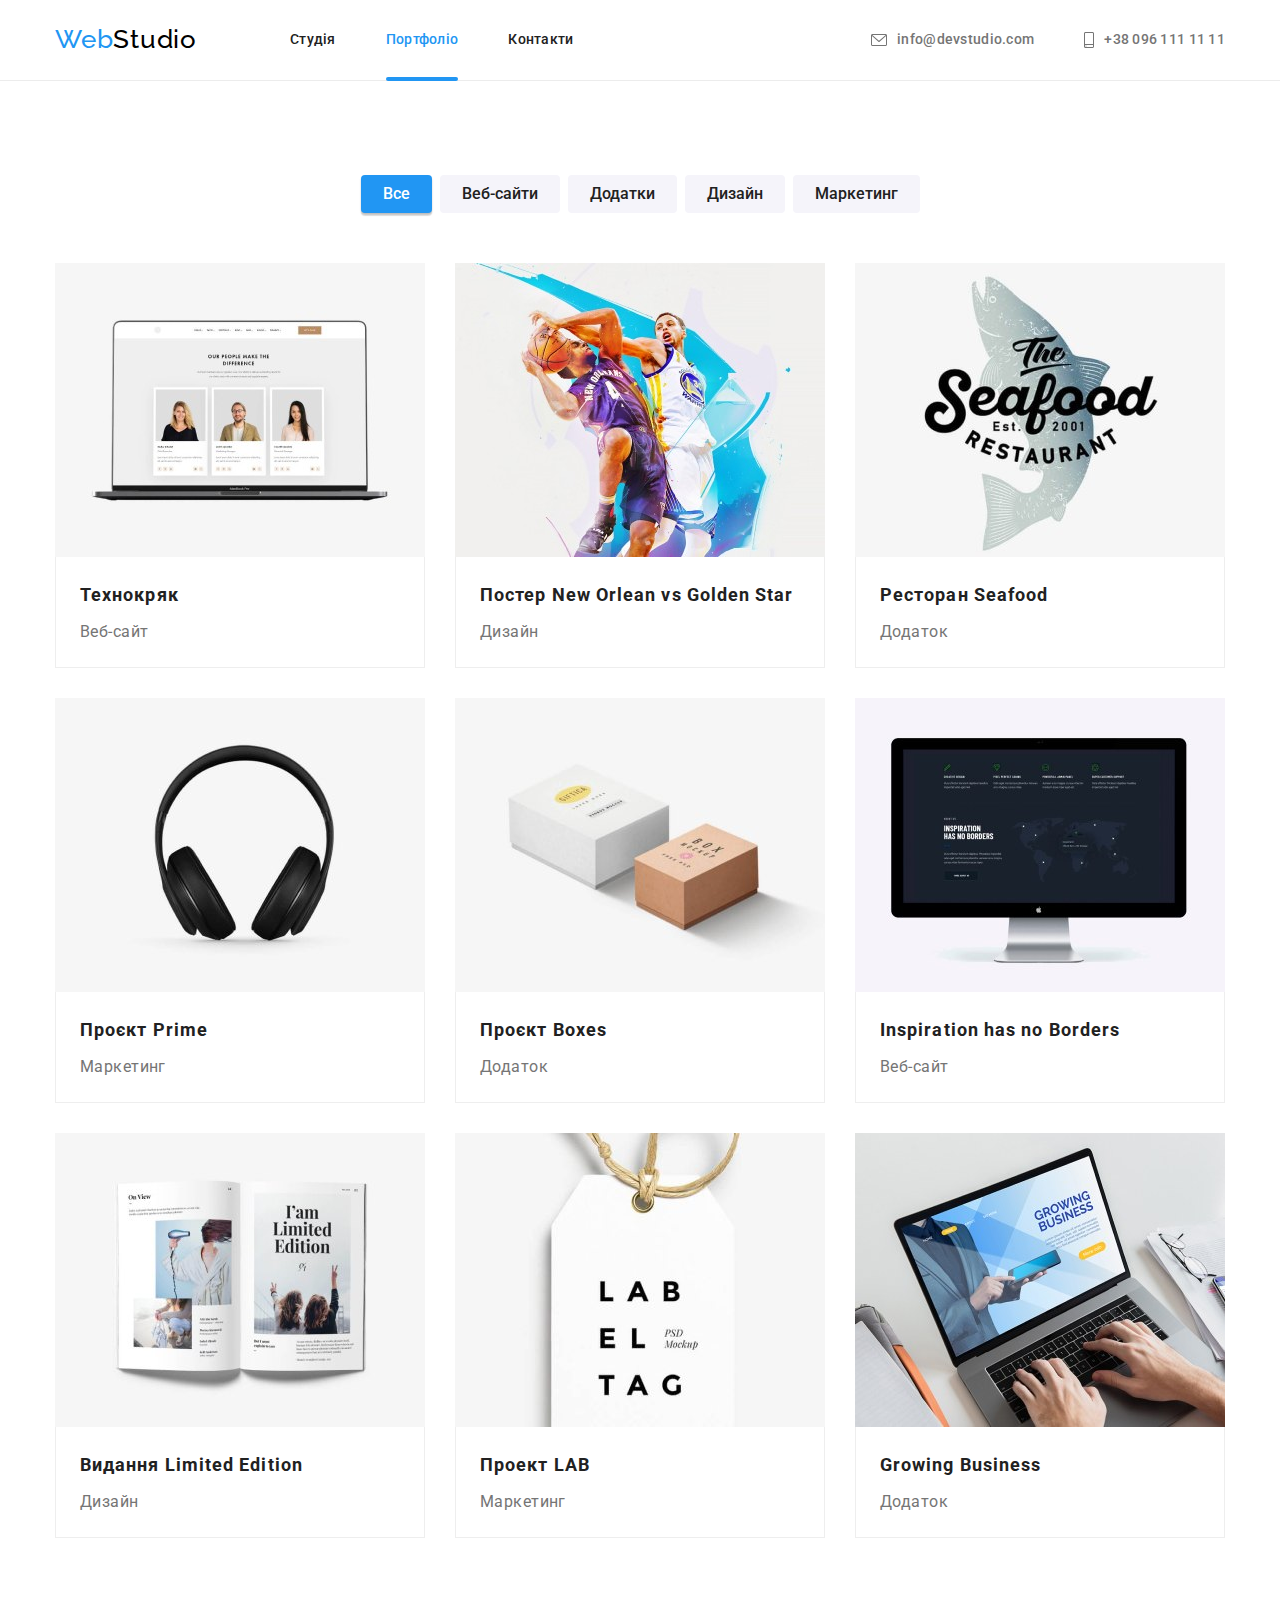
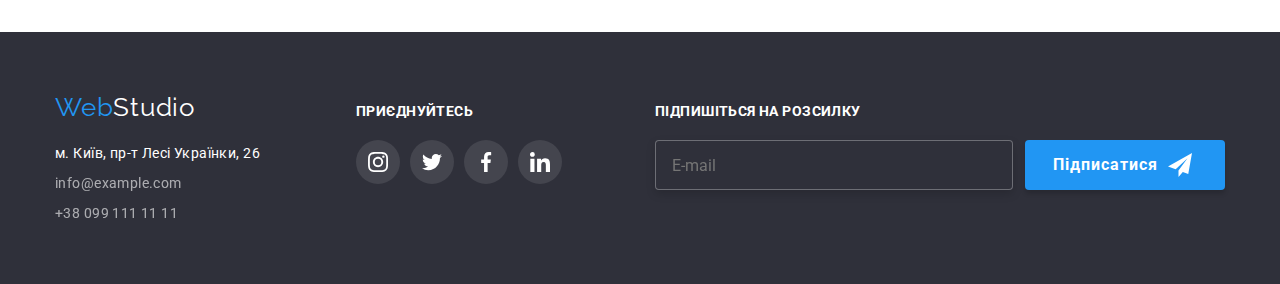
==== commit 3a7adcf6: "Changes after review" ====
--- a/portfolio.html
+++ b/portfolio.html
@@ -382,18 +382,20 @@
 
         <!-- Subscribe to the newsletter  -->
         <div class="subscribe">
-          <label>
-            <h3 class="footer-title">Підпишіться на розсилку</h3>
-            <div class="form-subscribe">
-              <input class="mail-subscribe" type="email" name="email" placeholder="E-mail" />
-              <button class="primary-button button-subscribe" type="submit">
-                <span>Підписатися</span>
-                <svg width="24px" height="24px">
-                  <use href="./images/icons/icons.svg#icon-send"></use>
-                </svg>
-              </button>
-            </div>
-          </label>
+          <form class="form-subscribe" name="form-subscribe" autocomplete="on">
+            <label>
+              <h3 class="footer-title">Підпишіться на розсилку</h3>
+              <div class="form-subscribe__field">
+                <input class="mail-subscribe" type="email" name="email" placeholder="E-mail" />
+                <button class="primary-button button-subscribe" type="submit">
+                  <span>Підписатися</span>
+                  <svg width="24px" height="24px">
+                    <use href="./images/icons/icons.svg#icon-send"></use>
+                  </svg>
+                </button>
+              </div>
+            </label>
+          </form>
         </div>
       </div>
     </footer>
--- a/css/styles.css
+++ b/css/styles.css
@@ -67,7 +67,7 @@
   transform: scaleX(1);
 
   left: 0px;
-  bottom: 0px;
+  bottom: -1px;
   border-radius: 2px;
   background-color: var(--accent-color);
 }
@@ -184,7 +184,7 @@
   width: 100%;
   height: 4px;
   right: 0px;
-  bottom: 0px;
+  bottom: -1px;
 
   border-radius: 2px;
   background-color: var(--accent-color);
@@ -744,7 +744,7 @@
 }
 
 /* subscribe to the newsletter */
-.form-subscribe {
+.form-subscribe__field {
   display: flex;
 }
 
@@ -762,6 +762,12 @@
   filter: drop-shadow(0px 4px 4px rgba(0, 0, 0, 0.15));
   border-radius: 4px;
   outline: none;
+
+  transition: border-color 250ms var(--time-function);
+}
+
+.mail-subscribe:focus-within {
+  border-color: var(--primary-white-color);
 }
 
 .mail-subscribe::placeholder {
@@ -875,8 +881,8 @@
   transition: transform 250ms var(--time-function);
 }
 
-.card-icon:hover .card-overlay,
-.card-icon:focus .card-overlay {
+.card-link:hover .card-overlay,
+.card-link:focus .card-overlay {
   transform: translateY(0);
 }
 
